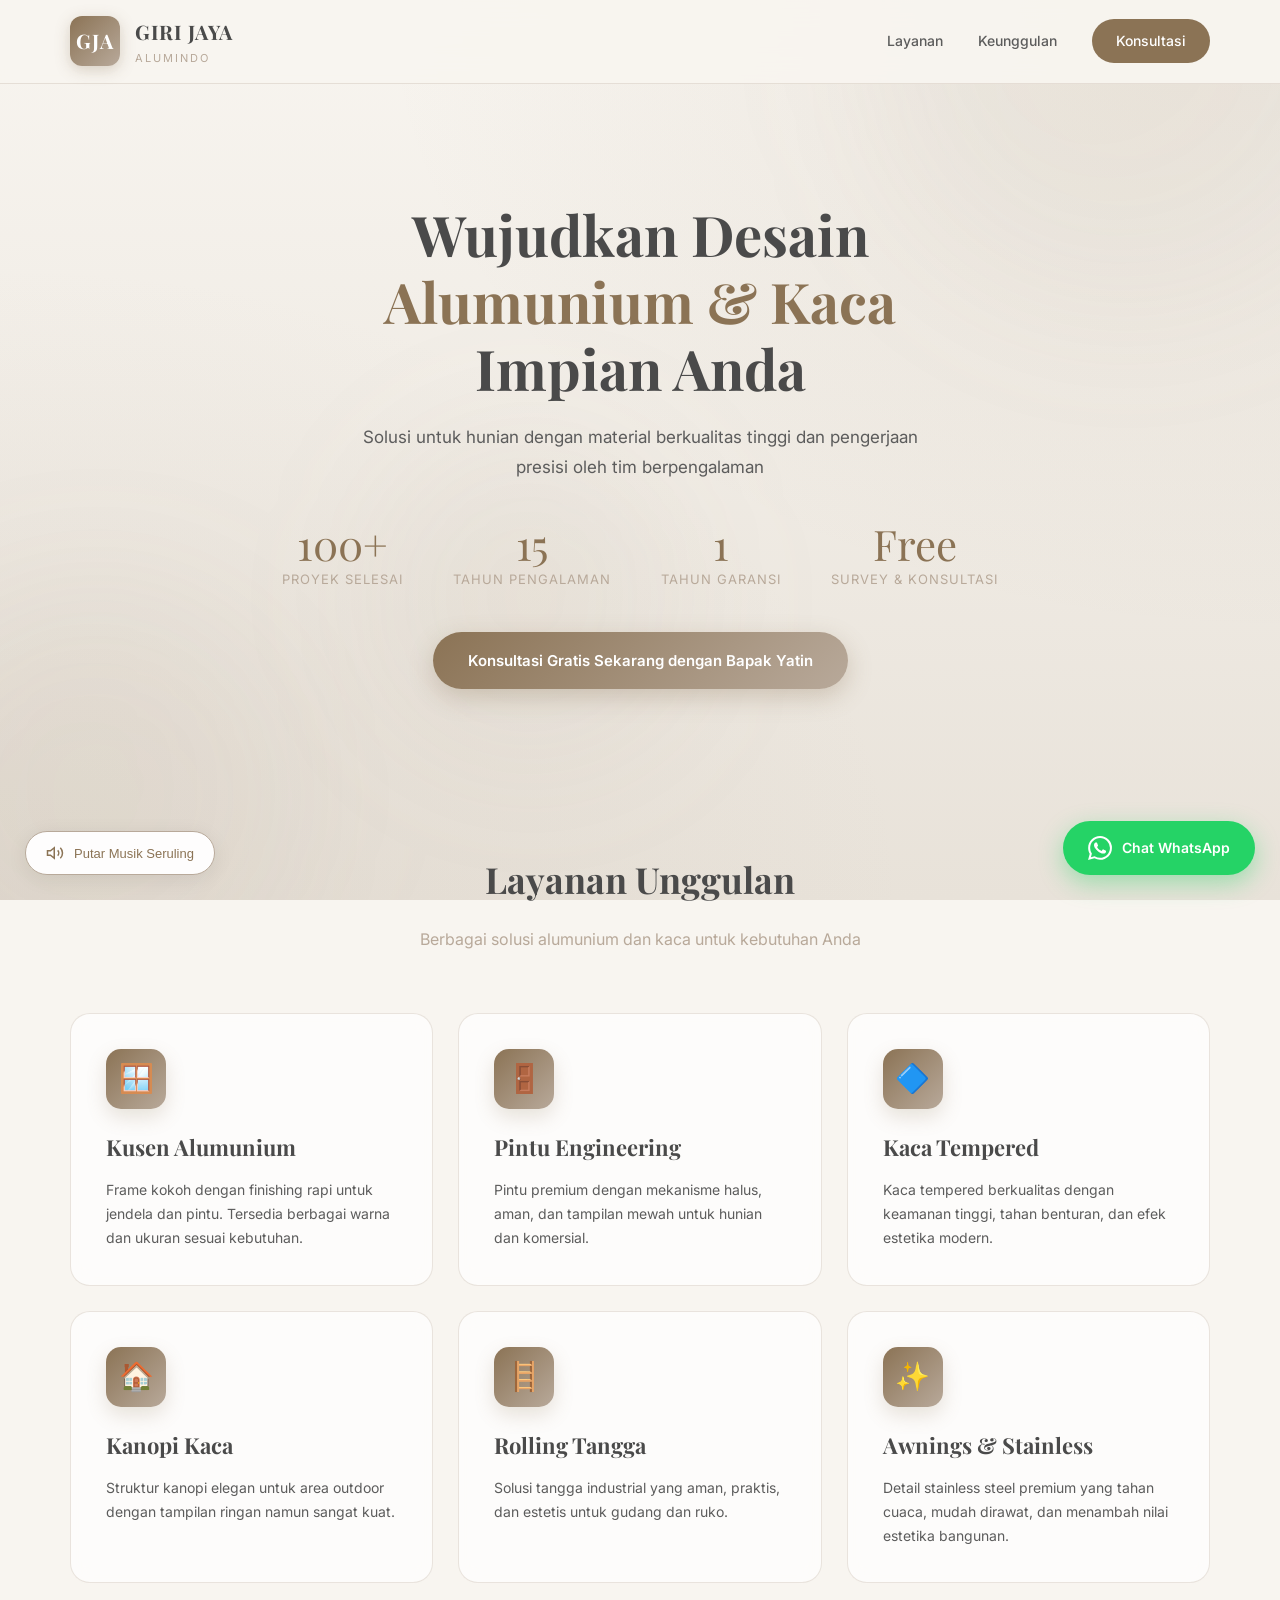
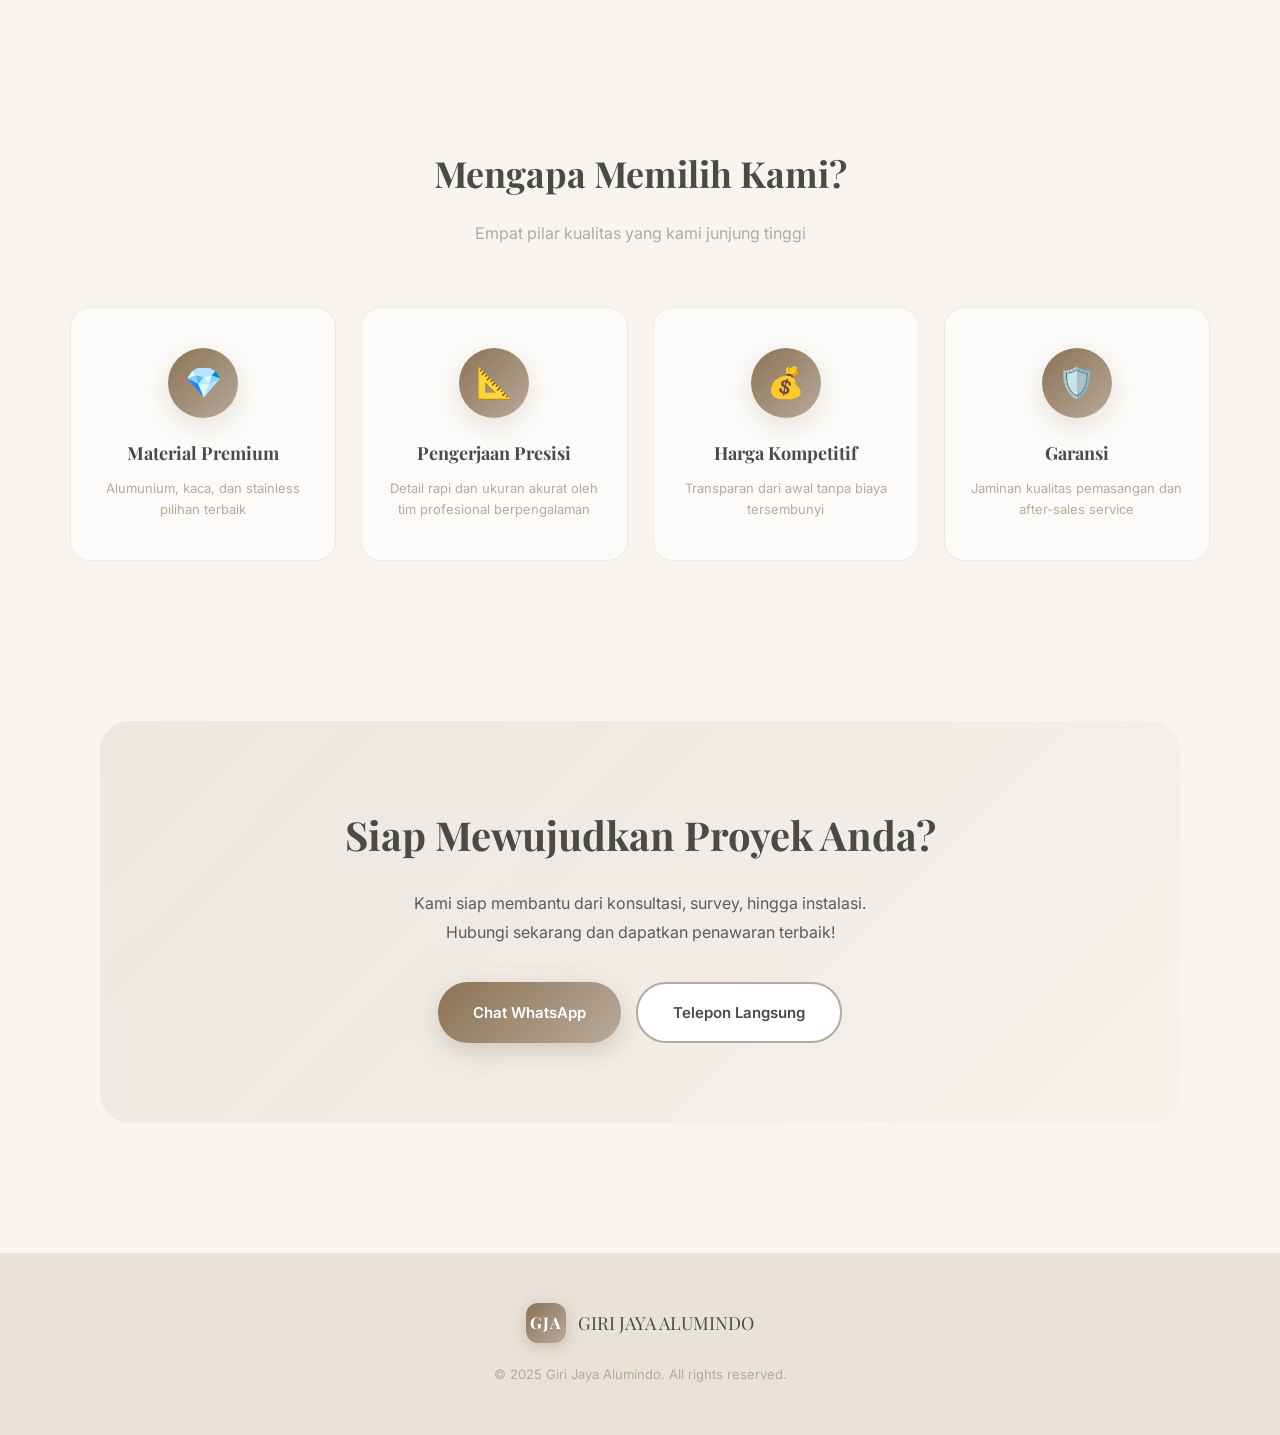
==== index.html @ 0e891758 "Update index.html" ====
<!DOCTYPE html>
<html lang="id">
<head>
    <meta charset="UTF-8">
    <meta name="viewport" content="width=device-width, initial-scale=1.0">
    <title>Giri Jaya Alumindo | Alumunium & Kaca Premium</title>
    <meta name="description" content="Solusi Alumunium & Kaca untuk hunian & berpengalaman.">
    
    <link href="https://fonts.googleapis.com/css2?family=Inter:wght@400;500;600;700&family=Playfair+Display:wght@700&display=swap" rel="stylesheet">
    
    <style>
        :root {
            /* Warna Earth Tone - Mata Friendly */
            --cream: #f8f5f0;
            --sand: #e8e2d9;
            --taupe: #b8a99a;
            --brown: #8b7355;
            --dark: #4a4a4a;
            --text: #5c5c5c;
        }

        * {
            margin: 0;
            padding: 0;
            box-sizing: border-box;
        }

        body {
            font-family: 'Inter', sans-serif;
            background: var(--cream);
            color: var(--text);
            line-height: 1.7;
            overflow-x: hidden;
        }

        /* Background Soft dengan Gradasi Earth Tone */
        body::before {
            content: '';
            position: fixed;
            top: 0; left: 0; right: 0; bottom: 0;
            background: 
                radial-gradient(ellipse at 0% 100%, rgba(184, 169, 154, 0.15) 0%, transparent 50%),
                radial-gradient(ellipse at 100% 0%, rgba(139, 115, 85, 0.1) 0%, transparent 50%),
                linear-gradient(180deg, var(--cream) 0%, var(--sand) 100%);
            z-index: -1;
        }

        /* Floating Soft Shapes */
        .bg-shapes {
            position: fixed;
            top: 0; left: 0; right: 0; bottom: 0;
            z-index: -1;
            overflow: hidden;
            pointer-events: none;
        }

        .shape {
            position: absolute;
            border-radius: 50%;
            background: linear-gradient(135deg, rgba(139, 115, 85, 0.08), rgba(184, 169, 154, 0.05));
            filter: blur(80px);
        }

        .shape-1 { width: 500px; height: 500px; top: -200px; right: -100px; }
        .shape-2 { width: 400px; height: 400px; bottom: -100px; left: -100px; }
        .shape-3 { width: 300px; height: 300px; top: 50%; left: 30%; }

        /* Audio Control */
        .audio-control {
            position: fixed;
            bottom: 25px;
            left: 25px;
            z-index: 1000;
            background: rgba(255, 255, 255, 0.95);
            border: 1px solid var(--taupe);
            border-radius: 50px;
            padding: 12px 20px;
            cursor: pointer;
            display: flex;
            align-items: center;
            gap: 10px;
            font-size: 13px;
            color: var(--brown);
            box-shadow: 0 4px 20px rgba(0,0,0,0.08);
            transition: all 0.3s ease;
            backdrop-filter: blur(10px);
        }

        .audio-control:hover {
            transform: translateY(-2px);
            box-shadow: 0 6px 25px rgba(0,0,0,0.12);
        }

        .audio-control.playing {
            background: var(--brown);
            color: white;
            border-color: var(--brown);
        }

        .audio-icon {
            width: 18px;
            height: 18px;
        }

        /* Header */
        header {
            position: fixed;
            top: 0;
            left: 0;
            right: 0;
            background: rgba(248, 245, 240, 0.95);
            backdrop-filter: blur(15px);
            border-bottom: 1px solid rgba(184, 169, 154, 0.3);
            z-index: 100;
            padding: 15px 0;
        }

        .header-inner {
            max-width: 1200px;
            margin: 0 auto;
            padding: 0 30px;
            display: flex;
            justify-content: space-between;
            align-items: center;
        }

        /* Logo GJA */
        .logo {
            display: flex;
            align-items: center;
            gap: 15px;
            text-decoration: none;
        }

        .logo-box {
            width: 50px;
            height: 50px;
            background: linear-gradient(135deg, var(--brown), var(--taupe));
            border-radius: 12px;
            display: flex;
            align-items: center;
            justify-content: center;
            color: white;
            font-family: 'Playfair Display', serif;
            font-size: 20px;
            font-weight: 700;
            letter-spacing: 1px;
            box-shadow: 0 4px 15px rgba(139, 115, 85, 0.3);
        }

        .logo-text {
            display: flex;
            flex-direction: column;
        }

        .logo-text .brand {
            font-family: 'Playfair Display', serif;
            font-size: 20px;
            font-weight: 700;
            color: var(--dark);
            letter-spacing: 0.5px;
        }

        .logo-text .tagline {
            font-size: 11px;
            color: var(--taupe);
            letter-spacing: 2px;
            text-transform: uppercase;
        }

        nav {
            display: flex;
            gap: 35px;
            align-items: center;
        }

        nav a {
            text-decoration: none;
            color: var(--text);
            font-size: 14px;
            font-weight: 500;
            transition: color 0.3s;
            position: relative;
        }

        nav a::after {
            content: '';
            position: absolute;
            bottom: -5px;
            left: 0;
            width: 0;
            height: 2px;
            background: var(--brown);
            transition: width 0.3s;
        }

        nav a:hover {
            color: var(--brown);
        }

        nav a:hover::after {
            width: 100%;
        }

        .nav-cta {
            background: var(--brown);
            color: white !important;
            padding: 10px 24px;
            border-radius: 25px;
            transition: all 0.3s !important;
        }

        .nav-cta:hover {
            background: var(--dark);
            transform: translateY(-2px);
        }

        .nav-cta::after {
            display: none;
        }

        /* Main Content */
        main {
            padding-top: 100px;
        }

        section {
            padding: 80px 30px;
            max-width: 1200px;
            margin: 0 auto;
        }

        /* Hero */
        .hero {
            text-align: center;
            padding: 100px 30px 80px;
        }

        .hero h1 {
            font-family: 'Playfair Display', serif;
            font-size: clamp(36px, 5vw, 56px);
            color: var(--dark);
            line-height: 1.2;
            margin-bottom: 20px;
        }

        .hero h1 span {
            color: var(--brown);
            display: block;
        }

        .hero-desc {
            font-size: 17px;
            color: var(--text);
            max-width: 600px;
            margin: 0 auto 40px;
            line-height: 1.8;
        }

        .hero-stats {
            display: flex;
            justify-content: center;
            gap: 50px;
            margin-bottom: 40px;
            flex-wrap: wrap;
        }

        .stat-item {
            text-align: center;
        }

        .stat-item .number {
            font-family: 'Playfair Display', serif;
            font-size: 42px;
            color: var(--brown);
            display: block;
            line-height: 1;
        }

        .stat-item .label {
            font-size: 13px;
            color: var(--taupe);
            text-transform: uppercase;
            letter-spacing: 1px;
            margin-top: 8px;
        }

        .btn-primary {
            display: inline-flex;
            align-items: center;
            gap: 10px;
            background: linear-gradient(135deg, var(--brown), var(--taupe));
            color: white;
            text-decoration: none;
            padding: 16px 35px;
            border-radius: 30px;
            font-weight: 600;
            font-size: 15px;
            transition: all 0.3s;
            box-shadow: 0 8px 25px rgba(139, 115, 85, 0.3);
        }

        .btn-primary:hover {
            transform: translateY(-3px);
            box-shadow: 0 12px 35px rgba(139, 115, 85, 0.4);
        }

        /* Section Headers */
        .section-header {
            text-align: center;
            margin-bottom: 60px;
        }

        .section-header h2 {
            font-family: 'Playfair Display', serif;
            font-size: 36px;
            color: var(--dark);
            margin-bottom: 15px;
        }

        .section-header p {
            color: var(--taupe);
            font-size: 16px;
        }

        /* Services Grid */
        .services-grid {
            display: grid;
            grid-template-columns: repeat(auto-fit, minmax(320px, 1fr));
            gap: 25px;
        }

        .service-card {
            background: rgba(255, 255, 255, 0.7);
            border: 1px solid rgba(184, 169, 154, 0.3);
            border-radius: 20px;
            padding: 35px;
            transition: all 0.4s;
            backdrop-filter: blur(10px);
        }

        .service-card:hover {
            transform: translateY(-8px);
            box-shadow: 0 20px 50px rgba(139, 115, 85, 0.15);
            border-color: var(--taupe);
        }

        .service-icon {
            width: 60px;
            height: 60px;
            background: linear-gradient(135deg, var(--brown), var(--taupe));
            border-radius: 15px;
            display: flex;
            align-items: center;
            justify-content: center;
            font-size: 28px;
            margin-bottom: 20px;
            box-shadow: 0 8px 20px rgba(139, 115, 85, 0.2);
        }

        .service-card h3 {
            font-family: 'Playfair Display', serif;
            font-size: 22px;
            color: var(--dark);
            margin-bottom: 12px;
        }

        .service-card p {
            font-size: 14px;
            color: var(--text);
            line-height: 1.7;
        }

        /* Features */
        .features-grid {
            display: grid;
            grid-template-columns: repeat(4, 1fr);
            gap: 25px;
        }

        .feature-item {
            text-align: center;
            padding: 40px 25px;
            background: rgba(255, 255, 255, 0.6);
            border-radius: 20px;
            border: 1px solid rgba(184, 169, 154, 0.2);
            transition: all 0.3s;
        }

        .feature-item:hover {
            background: rgba(255, 255, 255, 0.9);
            transform: translateY(-5px);
        }

        .feature-icon {
            width: 70px;
            height: 70px;
            margin: 0 auto 20px;
            background: linear-gradient(135deg, var(--brown), var(--taupe));
            border-radius: 50%;
            display: flex;
            align-items: center;
            justify-content: center;
            font-size: 30px;
            box-shadow: 0 8px 25px rgba(139, 115, 85, 0.2);
        }

        .feature-item h3 {
            font-family: 'Playfair Display', serif;
            font-size: 18px;
            color: var(--dark);
            margin-bottom: 10px;
        }

        .feature-item p {
            font-size: 13px;
            color: var(--taupe);
            line-height: 1.6;
        }

        /* CTA Section */
        .cta-section {
            background: linear-gradient(135deg, rgba(139, 115, 85, 0.1), rgba(184, 169, 154, 0.05));
            border-radius: 30px;
            padding: 80px 40px;
            text-align: center;
            margin: 0 30px;
        }

        .cta-section h2 {
            font-family: 'Playfair Display', serif;
            font-size: 40px;
            color: var(--dark);
            margin-bottom: 20px;
        }

        .cta-section p {
            color: var(--text);
            font-size: 16px;
            max-width: 500px;
            margin: 0 auto 35px;
            line-height: 1.8;
        }

        .btn-group {
            display: flex;
            gap: 15px;
            justify-content: center;
            flex-wrap: wrap;
        }

        .btn-secondary {
            display: inline-flex;
            align-items: center;
            gap: 10px;
            background: white;
            color: var(--dark);
            text-decoration: none;
            padding: 16px 35px;
            border-radius: 30px;
            font-weight: 600;
            font-size: 15px;
            border: 2px solid var(--taupe);
            transition: all 0.3s;
        }

        .btn-secondary:hover {
            background: var(--sand);
            border-color: var(--brown);
        }

        /* Footer */
        footer {
            background: var(--sand);
            padding: 50px 30px;
            text-align: center;
            margin-top: 50px;
        }

        .footer-logo {
            display: inline-flex;
            align-items: center;
            gap: 12px;
            margin-bottom: 20px;
            text-decoration: none;
        }

        .footer-logo .logo-box {
            width: 40px;
            height: 40px;
            font-size: 16px;
        }

        .footer-logo .brand {
            font-family: 'Playfair Display', serif;
            font-size: 18px;
            color: var(--dark);
        }

        footer p {
            font-size: 13px;
            color: var(--taupe);
        }

        /* WhatsApp Sticky */
        .wa-float {
            position: fixed;
            bottom: 25px;
            right: 25px;
            background: #25d366;
            color: white;
            text-decoration: none;
            padding: 15px 25px;
            border-radius: 50px;
            display: flex;
            align-items: center;
            gap: 10px;
            font-weight: 600;
            font-size: 14px;
            box-shadow: 0 8px 25px rgba(37, 211, 102, 0.4);
            transition: all 0.3s;
            z-index: 1000;
        }

        .wa-float:hover {
            transform: translateY(-3px);
            box-shadow: 0 12px 35px rgba(37, 211, 102, 0.5);
        }

        .wa-float svg {
            width: 24px;
            height: 24px;
            fill: currentColor;
        }

        /* Responsive */
        @media (max-width: 992px) {
            .features-grid {
                grid-template-columns: repeat(2, 1fr);
            }
        }

        @media (max-width: 768px) {
            nav { display: none; }
            .hero-stats { gap: 30px; }
            .features-grid { grid-template-columns: 1fr; }
            .cta-section { margin: 0 15px; padding: 60px 25px; }
            .cta-section h2 { font-size: 28px; }
        }

        @media (max-width: 480px) {
            .hero h1 { font-size: 28px; }
            section { padding: 60px 20px; }
            .service-card { padding: 25px; }
        }

        /* Smooth Scroll */
        html { scroll-behavior: smooth; }
    </style>
</head>
<body>
    <!-- Background Shapes -->
    <div class="bg-shapes">
        <div class="shape shape-1"></div>
        <div class="shape shape-2"></div>
        <div class="shape shape-3"></div>
    </div>

    <!-- Audio Player - Musik Seruling India Relaxing -->
    <audio id="indianFlute" loop>
        <source src="https://cdn.pixabay.com/download/audio/2022/03/15/audio_c8c8a73467.mp3?filename=indian-bansuri-11229.mp3" type="audio/mpeg">
        <!-- Backup: Indian Flute Meditation -->
    </audio>

    <button id="audioBtn" class="audio-control" onclick="toggleAudio()">
        <svg class="audio-icon" viewBox="0 0 24 24" fill="none" stroke="currentColor" stroke-width="2">
            <polygon points="11 5 6 9 2 9 2 15 6 15 11 19 11 5"></polygon>
            <path d="M19.07 4.93a10 10 0 0 1 0 14.14M15.54 8.46a5 5 0 0 1 0 7.07"></path>
        </svg>
        <span id="audioLabel">Putar Musik Seruling</span>
    </button>

    <!-- Header -->
    <header>
        <div class="header-inner">
            <a href="#" class="logo">
                <div class="logo-box">GJA</div>
                <div class="logo-text">
                    <span class="brand">GIRI JAYA</span>
                    <span class="tagline">ALUMINDO</span>
                </div>
            </a>
            <nav>
                <a href="#layanan">Layanan</a>
                <a href="#keunggulan">Keunggulan</a>
                <a href="#kontak" class="nav-cta">Konsultasi</a>
            </nav>
        </div>
    </header>

    <main>
        <!-- Hero Section -->
        <section class="hero">
            <h1>Wujudkan Desain <span>Alumunium & Kaca</span> Impian Anda</h1>
            <p class="hero-desc">Solusi untuk hunian dengan material berkualitas tinggi dan pengerjaan presisi oleh tim berpengalaman </p>
            
            <div class="hero-stats">
                <div class="stat-item">
                    <span class="number">100+</span>
                    <span class="label">Proyek Selesai</span>
                </div>
                <div class="stat-item">
                    <span class="number">15</span>
                    <span class="label">Tahun Pengalaman</span>
                </div>
                <div class="stat-item">
                    <span class="number">1</span>
                    <span class="label">Tahun Garansi</span>
                </div>
                <div class="stat-item">
                    <span class="number">Free</span>
                    <span class="label">Survey & Konsultasi</span>
                </div>
            </div>

            <a href="https://wa.me/6281225345030" class="btn-primary" target="_blank">
                Konsultasi Gratis Sekarang dengan Bapak Yatin
            </a>
        </section>

        <!-- Layanan -->
        <section id="layanan">
            <div class="section-header">
                <h2>Layanan Unggulan</h2>
                <p>Berbagai solusi alumunium dan kaca untuk kebutuhan Anda</p>
            </div>
            <div class="services-grid">
                <div class="service-card">
                    <div class="service-icon">🪟</div>
                    <h3>Kusen Alumunium</h3>
                    <p>Frame kokoh dengan finishing rapi untuk jendela dan pintu. Tersedia berbagai warna dan ukuran sesuai kebutuhan.</p>
                </div>
                <div class="service-card">
                    <div class="service-icon">🚪</div>
                    <h3>Pintu Engineering</h3>
                    <p>Pintu premium dengan mekanisme halus, aman, dan tampilan mewah untuk hunian dan komersial.</p>
                </div>
                <div class="service-card">
                    <div class="service-icon">🔷</div>
                    <h3>Kaca Tempered</h3>
                    <p>Kaca tempered berkualitas dengan keamanan tinggi, tahan benturan, dan efek estetika modern.</p>
                </div>
                <div class="service-card">
                    <div class="service-icon">🏠</div>
                    <h3>Kanopi Kaca</h3>
                    <p>Struktur kanopi elegan untuk area outdoor dengan tampilan ringan namun sangat kuat.</p>
                </div>
                <div class="service-card">
                    <div class="service-icon">🪜</div>
                    <h3>Rolling Tangga</h3>
                    <p>Solusi tangga industrial yang aman, praktis, dan estetis untuk gudang dan ruko.</p>
                </div>
                <div class="service-card">
                    <div class="service-icon">✨</div>
                    <h3>Awnings & Stainless</h3>
                    <p>Detail stainless steel premium yang tahan cuaca, mudah dirawat, dan menambah nilai estetika bangunan.</p>
                </div>
            </div>
        </section>

        <!-- Keunggulan -->
        <section id="keunggulan">
            <div class="section-header">
                <h2>Mengapa Memilih Kami?</h2>
                <p>Empat pilar kualitas yang kami junjung tinggi</p>
            </div>
            <div class="features-grid">
                <div class="feature-item">
                    <div class="feature-icon">💎</div>
                    <h3>Material Premium</h3>
                    <p>Alumunium, kaca, dan stainless pilihan terbaik </p>
                </div>
                <div class="feature-item">
                    <div class="feature-icon">📐</div>
                    <h3>Pengerjaan Presisi</h3>
                    <p>Detail rapi dan ukuran akurat oleh tim profesional berpengalaman</p>
                </div>
                <div class="feature-item">
                    <div class="feature-icon">💰</div>
                    <h3>Harga Kompetitif</h3>
                    <p>Transparan dari awal tanpa biaya tersembunyi</p>
                </div>
                <div class="feature-item">
                    <div class="feature-icon">🛡️</div>
                    <h3>Garansi</h3>
                    <p>Jaminan kualitas pemasangan dan after-sales service</p>
                </div>
            </div>
        </section>

        <!-- CTA -->
        <section id="kontak">
            <div class="cta-section">
                <h2>Siap Mewujudkan Proyek Anda?</h2>
                <p>Kami siap membantu dari konsultasi, survey, hingga instalasi. Hubungi sekarang dan dapatkan penawaran terbaik!</p>
                <div class="btn-group">
                    <a href="https://wa.me/6281225345030" class="btn-primary" target="_blank">
                        Chat WhatsApp
                    </a>
                    <a href="https://wa.me/6287805461022" class="btn-secondary" target="_blank">
                        Telepon Langsung
                    </a>
                </div>
            </div>
        </section>
    </main>

    <!-- Footer -->
    <footer>
        <a href="#" class="footer-logo">
            <div class="logo-box">GJA</div>
            <span class="brand">GIRI JAYA ALUMINDO</span>
        </a>
        <p>&copy; 2025 Giri Jaya Alumindo. All rights reserved.</p>
    </footer>

    <!-- WhatsApp Floating -->
    <a href="https://wa.me/6281225345030" class="wa-float" target="_blank">
        <svg viewBox="0 0 24 24"><path d="M17.472 14.382c-.297-.149-1.758-.867-2.03-.967-.273-.099-.471-.148-.67.15-.197.297-.767.966-.94 1.164-.173.199-.347.223-.644.075-.297-.15-1.255-.463-2.39-1.475-.883-.788-1.48-1.761-1.653-2.059-.173-.297-.018-.458.13-.606.134-.133.298-.347.446-.52.149-.174.198-.298.298-.497.099-.198.05-.371-.025-.52-.075-.149-.669-1.612-.916-2.207-.242-.579-.487-.5-.669-.51-.173-.008-.371-.01-.57-.01-.198 0-.52.074-.792.372-.272.297-1.04 1.016-1.04 2.479 0 1.462 1.065 2.875 1.213 3.074.149.198 2.096 3.2 5.077 4.487.709.306 1.262.489 1.694.625.712.227 1.36.195 1.871.118.571-.085 1.758-.719 2.006-1.413.248-.694.248-1.289.173-1.413-.074-.124-.272-.198-.57-.347m-5.421 7.403h-.004a9.87 9.87 0 01-5.031-1.378l-.361-.214-3.741.982.998-3.648-.235-.374a9.86 9.86 0 01-1.51-5.26c.001-5.45 4.436-9.884 9.888-9.884 2.64 0 5.122 1.03 6.988 2.898a9.825 9.825 0 012.893 6.994c-.003 5.45-4.437 9.884-9.885 9.884m8.413-18.297A11.815 11.815 0 0012.05 0C5.495 0 .16 5.335.157 11.892c0 2.096.547 4.142 1.588 5.945L.057 24l6.305-1.654a11.882 11.882 0 005.683 1.448h.005c6.554 0 11.89-5.335 11.893-11.893a11.821 11.821 0 00-3.48-8.413Z"/></svg>
        Chat WhatsApp
    </a>

    <script>
        // Audio Player - Musik Seruling India
        const audio = document.getElementById('indianFlute');
        const audioBtn = document.getElementById('audioBtn');
        const audioLabel = document.getElementById('audioLabel');
        let isPlaying = false;

        function toggleAudio() {
            if (isPlaying) {
                audio.pause();
                audioBtn.classList.remove('playing');
                audioLabel.textContent = 'Putar Musik Seruling';
            } else {
                audio.play().catch(e => console.log('Audio play failed:', e));
                audioBtn.classList.add('playing');
                audioLabel.textContent = 'Jeda Musik';
            }
            isPlaying = !isPlaying;
        }

        // Autoplay setelah interaksi pertama
        let audioInitialized = false;
        document.addEventListener('click', function initAudio() {
            if (!audioInitialized) {
                audio.play().then(() => {
                    isPlaying = true;
                    audioBtn.classList.add('playing');
                    audioLabel.textContent = 'Jeda Musik';
                }).catch(e => console.log('Autoplay prevented:', e));
                audioInitialized = true;
            }
        }, { once: true });

        // Smooth scroll untuk anchor links
        document.querySelectorAll('a[href^="#"]').forEach(anchor => {
            anchor.addEventListener('click', function(e) {
                e.preventDefault();
                const target = document.querySelector(this.getAttribute('href'));
                if (target) {
                    target.scrollIntoView({ behavior: 'smooth', block: 'start' });
                }
            });
        });
    </script>
</body>
</html>
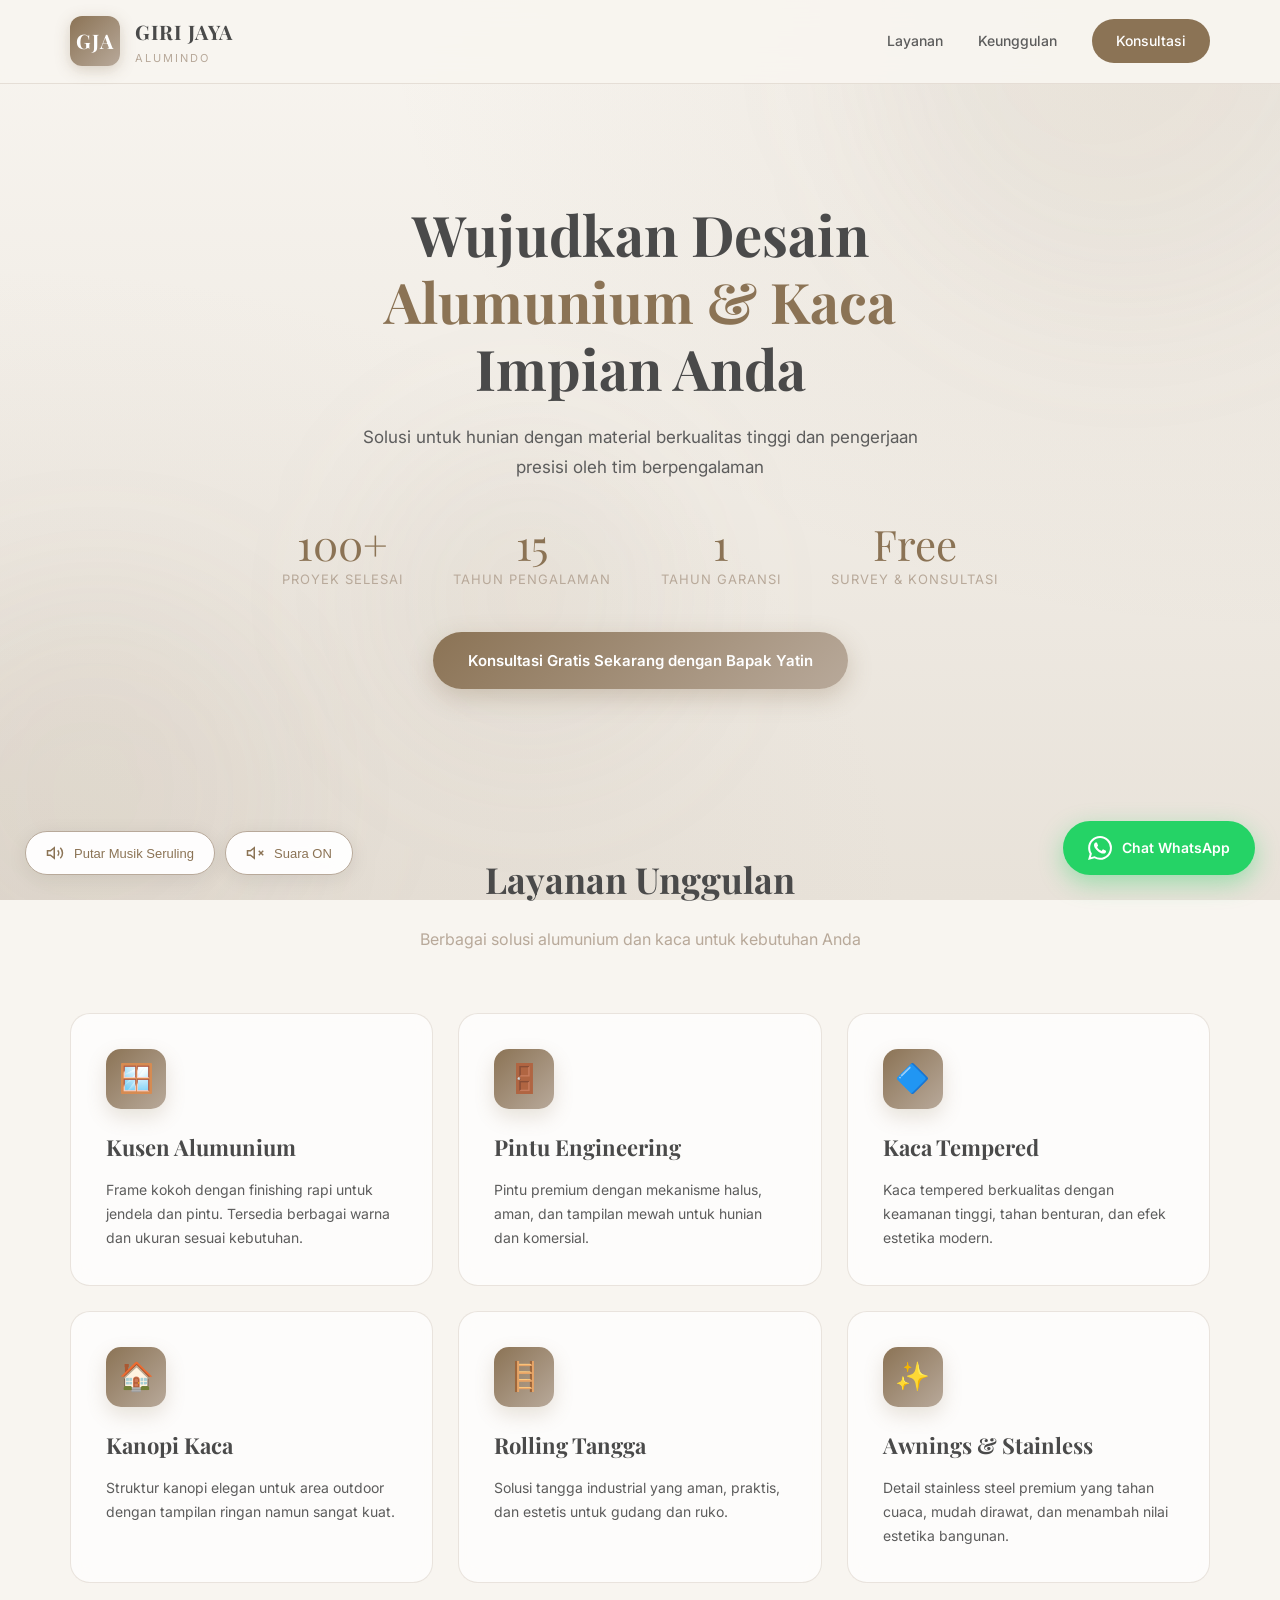
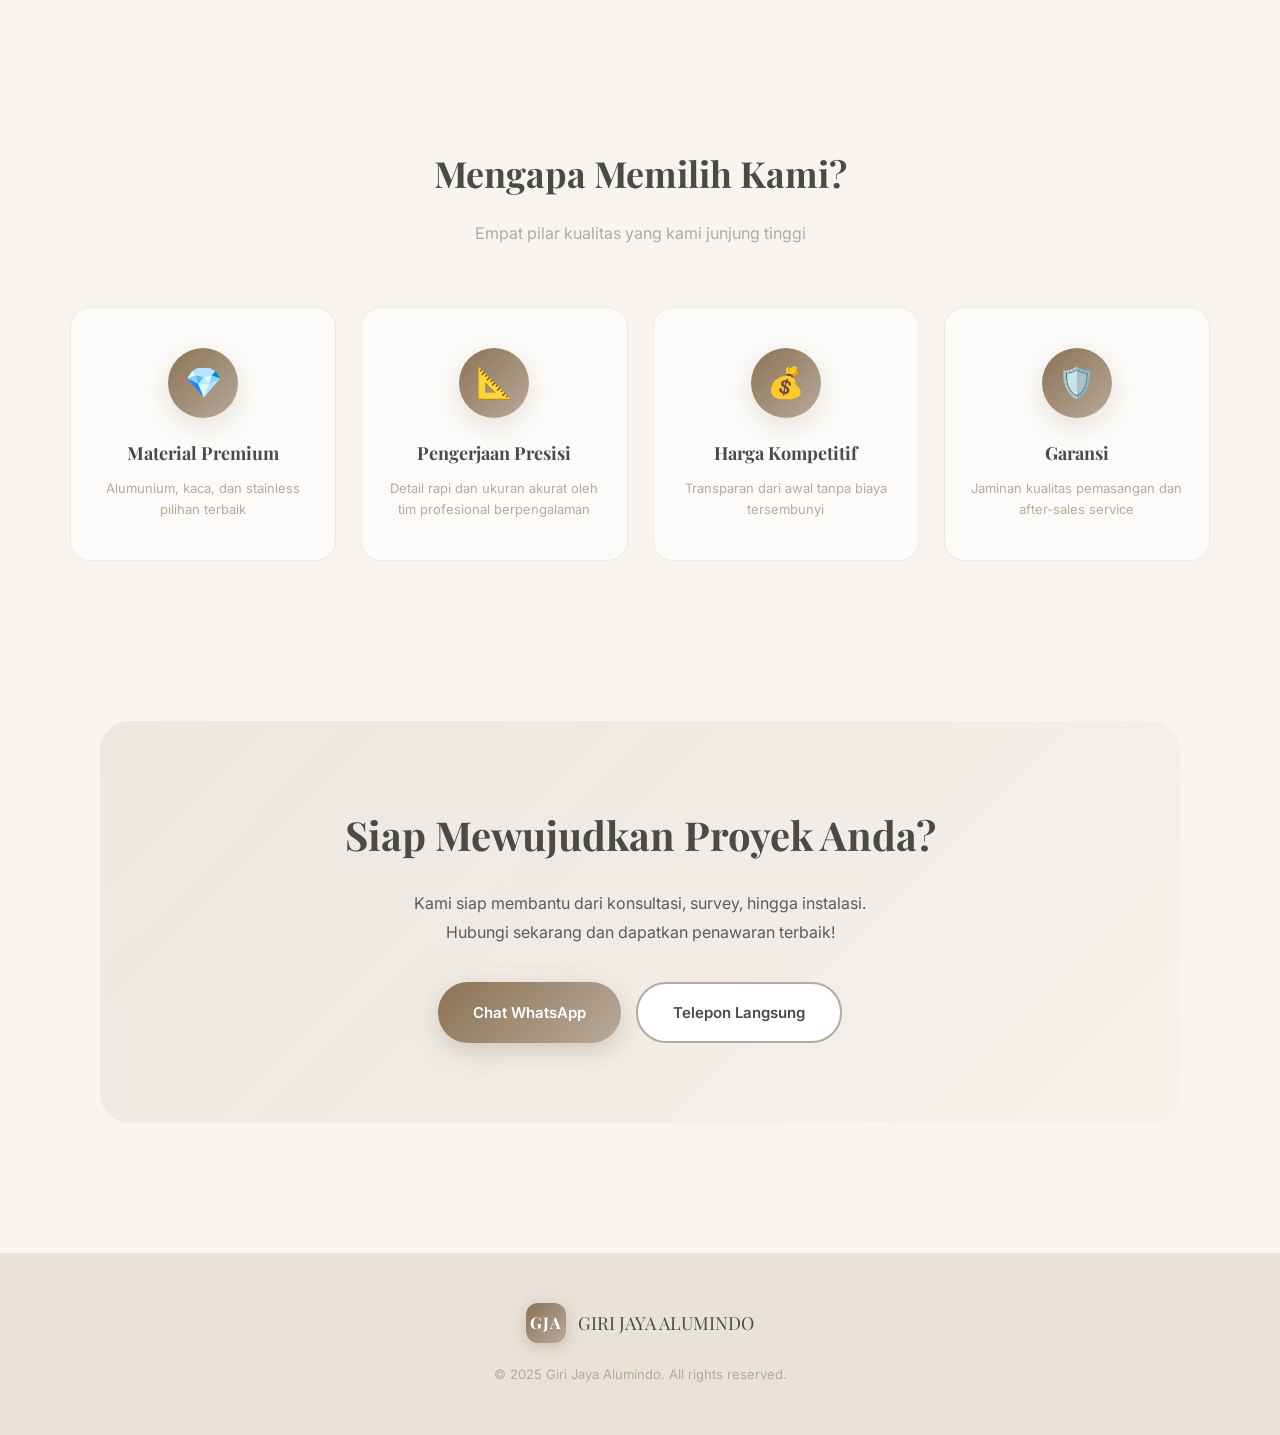
==== commit 06e5b81a: "Add files via upload" ====
--- a/index.html
+++ b/index.html
@@ -66,11 +66,17 @@
         .shape-3 { width: 300px; height: 300px; top: 50%; left: 30%; }
 
         /* Audio Control */
-        .audio-control {
+        .audio-controls {
             position: fixed;
             bottom: 25px;
             left: 25px;
             z-index: 1000;
+            display: flex;
+            gap: 10px;
+            flex-wrap: wrap;
+        }
+
+        .audio-control {
             background: rgba(255, 255, 255, 0.95);
             border: 1px solid var(--taupe);
             border-radius: 50px;
@@ -84,6 +90,8 @@
             box-shadow: 0 4px 20px rgba(0,0,0,0.08);
             transition: all 0.3s ease;
             backdrop-filter: blur(10px);
+            user-select: none;
+            white-space: nowrap;
         }
 
         .audio-control:hover {
@@ -95,6 +103,12 @@
             background: var(--brown);
             color: white;
             border-color: var(--brown);
+        }
+
+        .audio-control.muted {
+            background: rgba(184, 169, 154, 0.35);
+            border-color: rgba(184, 169, 154, 0.6);
+            color: var(--dark);
         }
 
         .audio-icon {
@@ -567,18 +581,35 @@
     </div>
 
     <!-- Audio Player - Musik Seruling India Relaxing -->
-    <audio id="indianFlute" loop>
+    <!-- Catatan: file MP3 Anda cukup besar, jadi preload dibuat ringan agar tidak terasa "tidak ada suara" karena sedang memuat -->
+    <audio id="indianFlute" loop preload="metadata">
+        <!-- Utama: letakkan file mp3 di folder yang sama dengan file HTML -->
+        <source src="./relaxsasi.mp3" type="audio/mpeg">
+        <!-- Cadangan: jika Anda pakai folder assets -->
+        <source src="assets/relaxsasi.mp3" type="audio/mpeg">
+        <!-- Cadangan online -->
         <source src="https://cdn.pixabay.com/download/audio/2022/03/15/audio_c8c8a73467.mp3?filename=indian-bansuri-11229.mp3" type="audio/mpeg">
-        <!-- Backup: Indian Flute Meditation -->
+        Browser Anda tidak mendukung pemutar audio.
     </audio>
 
-    <button id="audioBtn" class="audio-control" onclick="toggleAudio()">
-        <svg class="audio-icon" viewBox="0 0 24 24" fill="none" stroke="currentColor" stroke-width="2">
-            <polygon points="11 5 6 9 2 9 2 15 6 15 11 19 11 5"></polygon>
-            <path d="M19.07 4.93a10 10 0 0 1 0 14.14M15.54 8.46a5 5 0 0 1 0 7.07"></path>
-        </svg>
-        <span id="audioLabel">Putar Musik Seruling</span>
-    </button>
+    <div class="audio-controls" aria-label="Kontrol musik latar">
+        <button id="audioPlayBtn" class="audio-control" type="button">
+            <svg class="audio-icon" viewBox="0 0 24 24" fill="none" stroke="currentColor" stroke-width="2" aria-hidden="true">
+                <polygon points="11 5 6 9 2 9 2 15 6 15 11 19 11 5"></polygon>
+                <path d="M19.07 4.93a10 10 0 0 1 0 14.14M15.54 8.46a5 5 0 0 1 0 7.07"></path>
+            </svg>
+            <span id="audioPlayLabel">Putar Musik Seruling</span>
+        </button>
+
+        <button id="audioMuteBtn" class="audio-control" type="button" aria-pressed="false">
+            <svg class="audio-icon" viewBox="0 0 24 24" fill="none" stroke="currentColor" stroke-width="2" aria-hidden="true">
+                <polygon points="11 5 6 9 2 9 2 15 6 15 11 19 11 5"></polygon>
+                <line x1="23" y1="9" x2="17" y2="15"></line>
+                <line x1="17" y1="9" x2="23" y2="15"></line>
+            </svg>
+            <span id="audioMuteLabel">Suara ON</span>
+        </button>
+    </div>
 
     <!-- Header -->
     <header>
@@ -733,44 +764,83 @@
     <script>
         // Audio Player - Musik Seruling India
         const audio = document.getElementById('indianFlute');
-        const audioBtn = document.getElementById('audioBtn');
-        const audioLabel = document.getElementById('audioLabel');
-        let isPlaying = false;
-
-        function toggleAudio() {
-            if (isPlaying) {
+        const playBtn = document.getElementById('audioPlayBtn');
+        const playLabel = document.getElementById('audioPlayLabel');
+        const muteBtn = document.getElementById('audioMuteBtn');
+        const muteLabel = document.getElementById('audioMuteLabel');
+
+        function updatePlayUI() {
+            const playing = !audio.paused;
+            playBtn.classList.toggle('playing', playing);
+            playLabel.textContent = playing ? 'Jeda Musik' : 'Putar Musik Seruling';
+        }
+
+        function updateMuteUI() {
+            const muted = audio.muted || audio.volume === 0;
+            muteBtn.classList.toggle('muted', muted);
+            muteBtn.setAttribute('aria-pressed', muted ? 'true' : 'false');
+            muteLabel.textContent = muted ? 'Suara OFF' : 'Suara ON';
+        }
+
+        function setPlayStatus(text) {
+            if (text) playLabel.textContent = text;
+        }
+
+        async function togglePlay() {
+            if (!audio.paused) {
                 audio.pause();
-                audioBtn.classList.remove('playing');
-                audioLabel.textContent = 'Putar Musik Seruling';
-            } else {
-                audio.play().catch(e => console.log('Audio play failed:', e));
-                audioBtn.classList.add('playing');
-                audioLabel.textContent = 'Jeda Musik';
+                return;
             }
-            isPlaying = !isPlaying;
-        }
-
-        // Autoplay setelah interaksi pertama
-        let audioInitialized = false;
-        document.addEventListener('click', function initAudio() {
-            if (!audioInitialized) {
-                audio.play().then(() => {
-                    isPlaying = true;
-                    audioBtn.classList.add('playing');
-                    audioLabel.textContent = 'Jeda Musik';
-                }).catch(e => console.log('Autoplay prevented:', e));
-                audioInitialized = true;
+
+            try {
+                setPlayStatus('Memuat musik...');
+                audio.load(); // paksa browser memilih source & mulai memuat
+                await audio.play(); // harus dipicu oleh klik user agar tidak diblokir browser
+            } catch (e) {
+                console.log('Audio play failed:', e);
+                setPlayStatus('Gagal memutar (cek file mp3)');
             }
-        }, { once: true });
+        }
+
+        function toggleMute() {
+            audio.muted = !audio.muted;
+            updateMuteUI();
+        }
+
+        document.addEventListener('DOMContentLoaded', () => {
+            // Set volume ke level wajar
+            audio.volume = 0.5;
+            updatePlayUI();
+            updateMuteUI();
+
+            // Penting: jangan pasang handler dobel (sebelumnya ada onclick + addEventListener)
+            playBtn.addEventListener('click', togglePlay);
+            muteBtn.addEventListener('click', toggleMute);
+
+            audio.addEventListener('play', updatePlayUI);
+            audio.addEventListener('pause', updatePlayUI);
+            audio.addEventListener('volumechange', updateMuteUI);
+
+            // Status loading/error supaya jelas kalau file besar sedang memuat
+            audio.addEventListener('waiting', () => setPlayStatus('Memuat musik...'));
+            audio.addEventListener('canplay', () => updatePlayUI());
+            audio.addEventListener('playing', () => updatePlayUI());
+            audio.addEventListener('error', () => {
+                console.log('Audio error:', audio.error);
+                setPlayStatus('Audio tidak ditemukan / tidak bisa diputar');
+            });
+        });
 
         // Smooth scroll untuk anchor links
-        document.querySelectorAll('a[href^="#"]').forEach(anchor => {
-            anchor.addEventListener('click', function(e) {
-                e.preventDefault();
-                const target = document.querySelector(this.getAttribute('href'));
-                if (target) {
-                    target.scrollIntoView({ behavior: 'smooth', block: 'start' });
-                }
+        document.addEventListener('DOMContentLoaded', () => {
+            document.querySelectorAll('a[href^="#"]').forEach(anchor => {
+                anchor.addEventListener('click', function(e) {
+                    e.preventDefault();
+                    const target = document.querySelector(this.getAttribute('href'));
+                    if (target) {
+                        target.scrollIntoView({ behavior: 'smooth', block: 'start' });
+                    }
+                });
             });
         });
     </script>
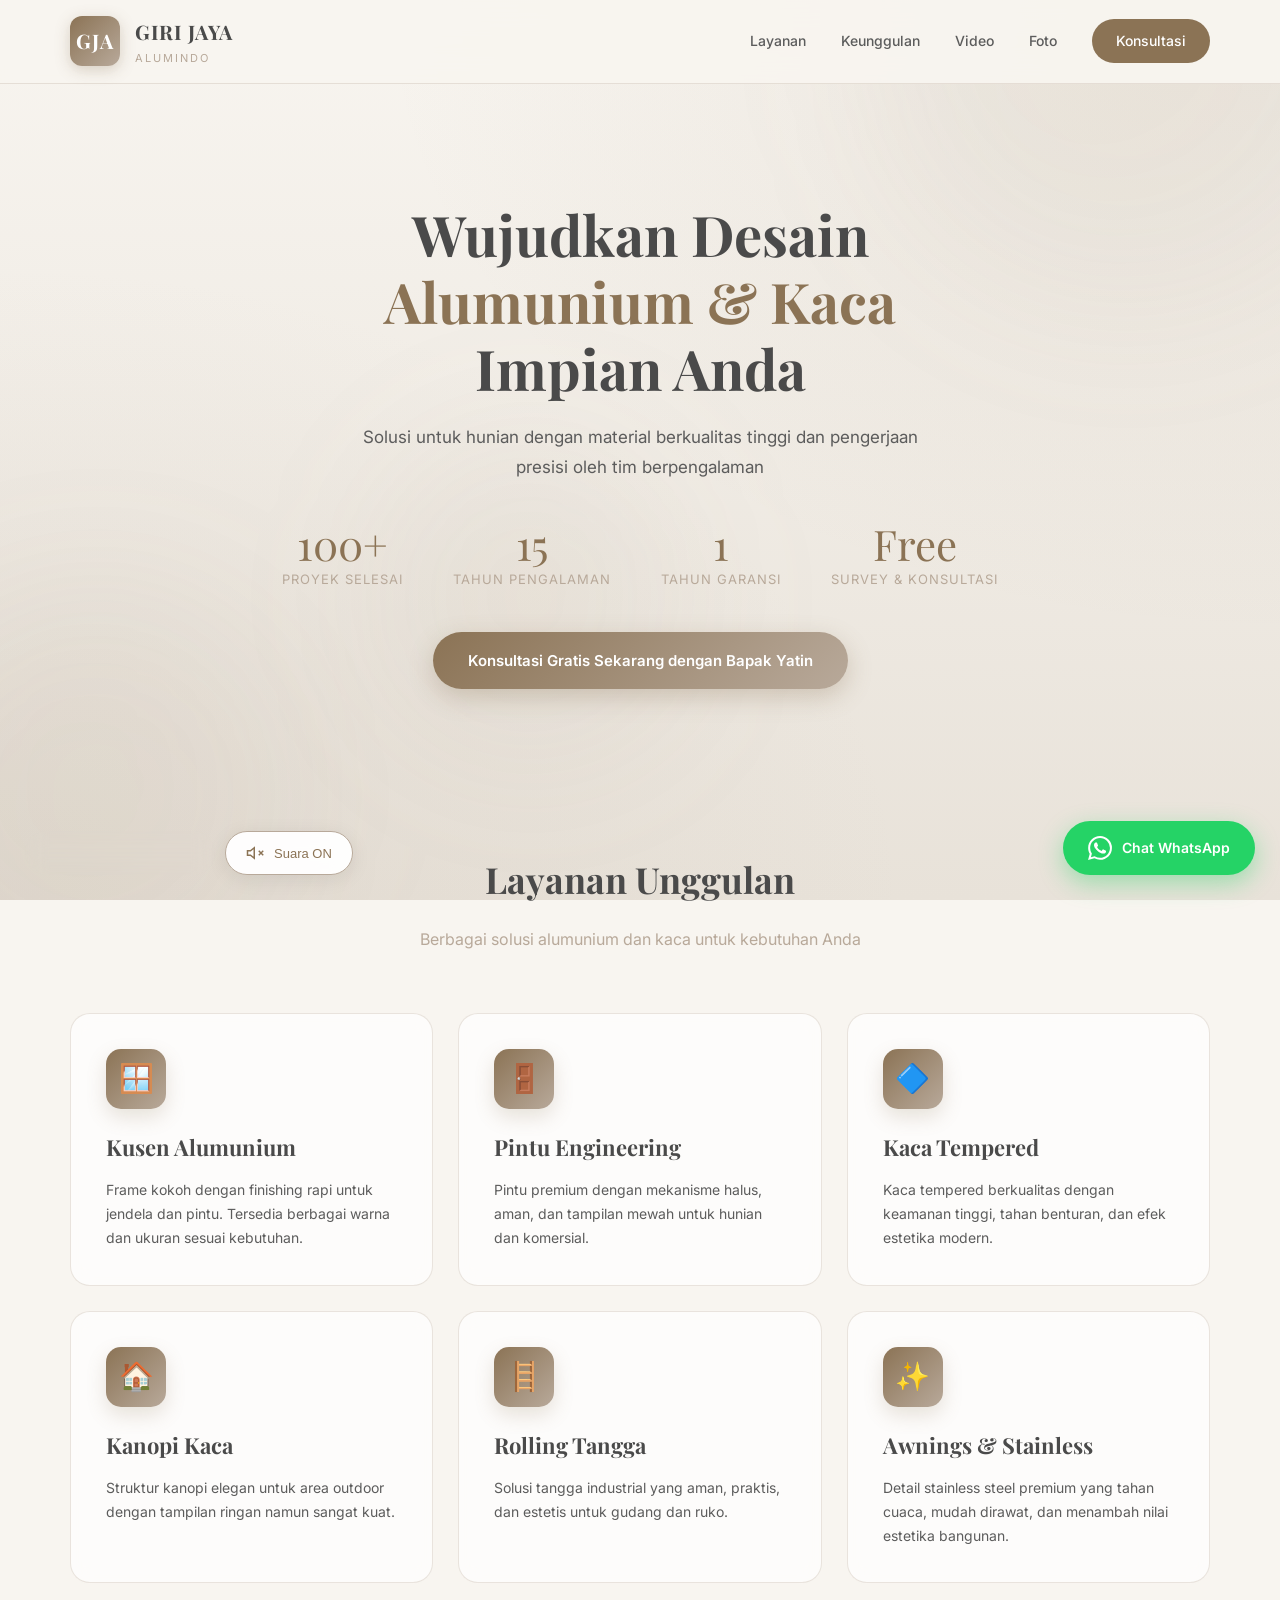
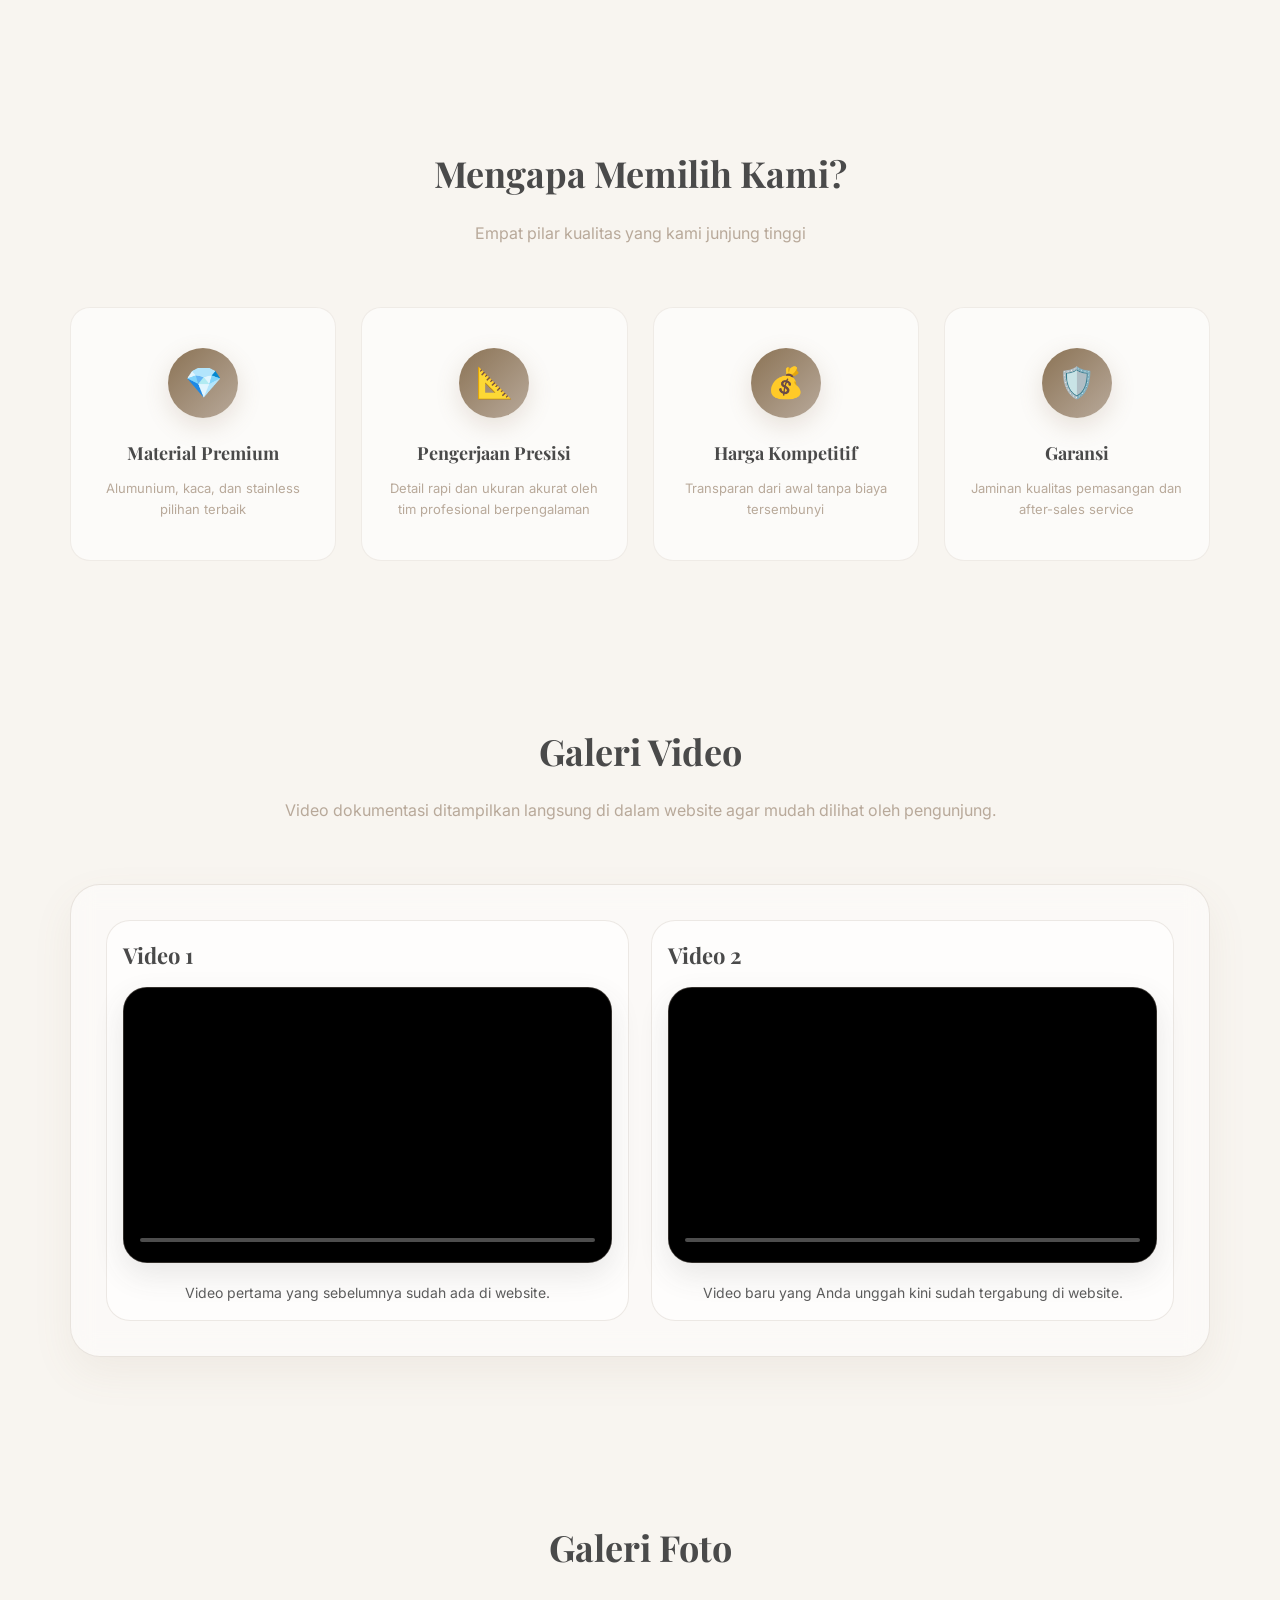
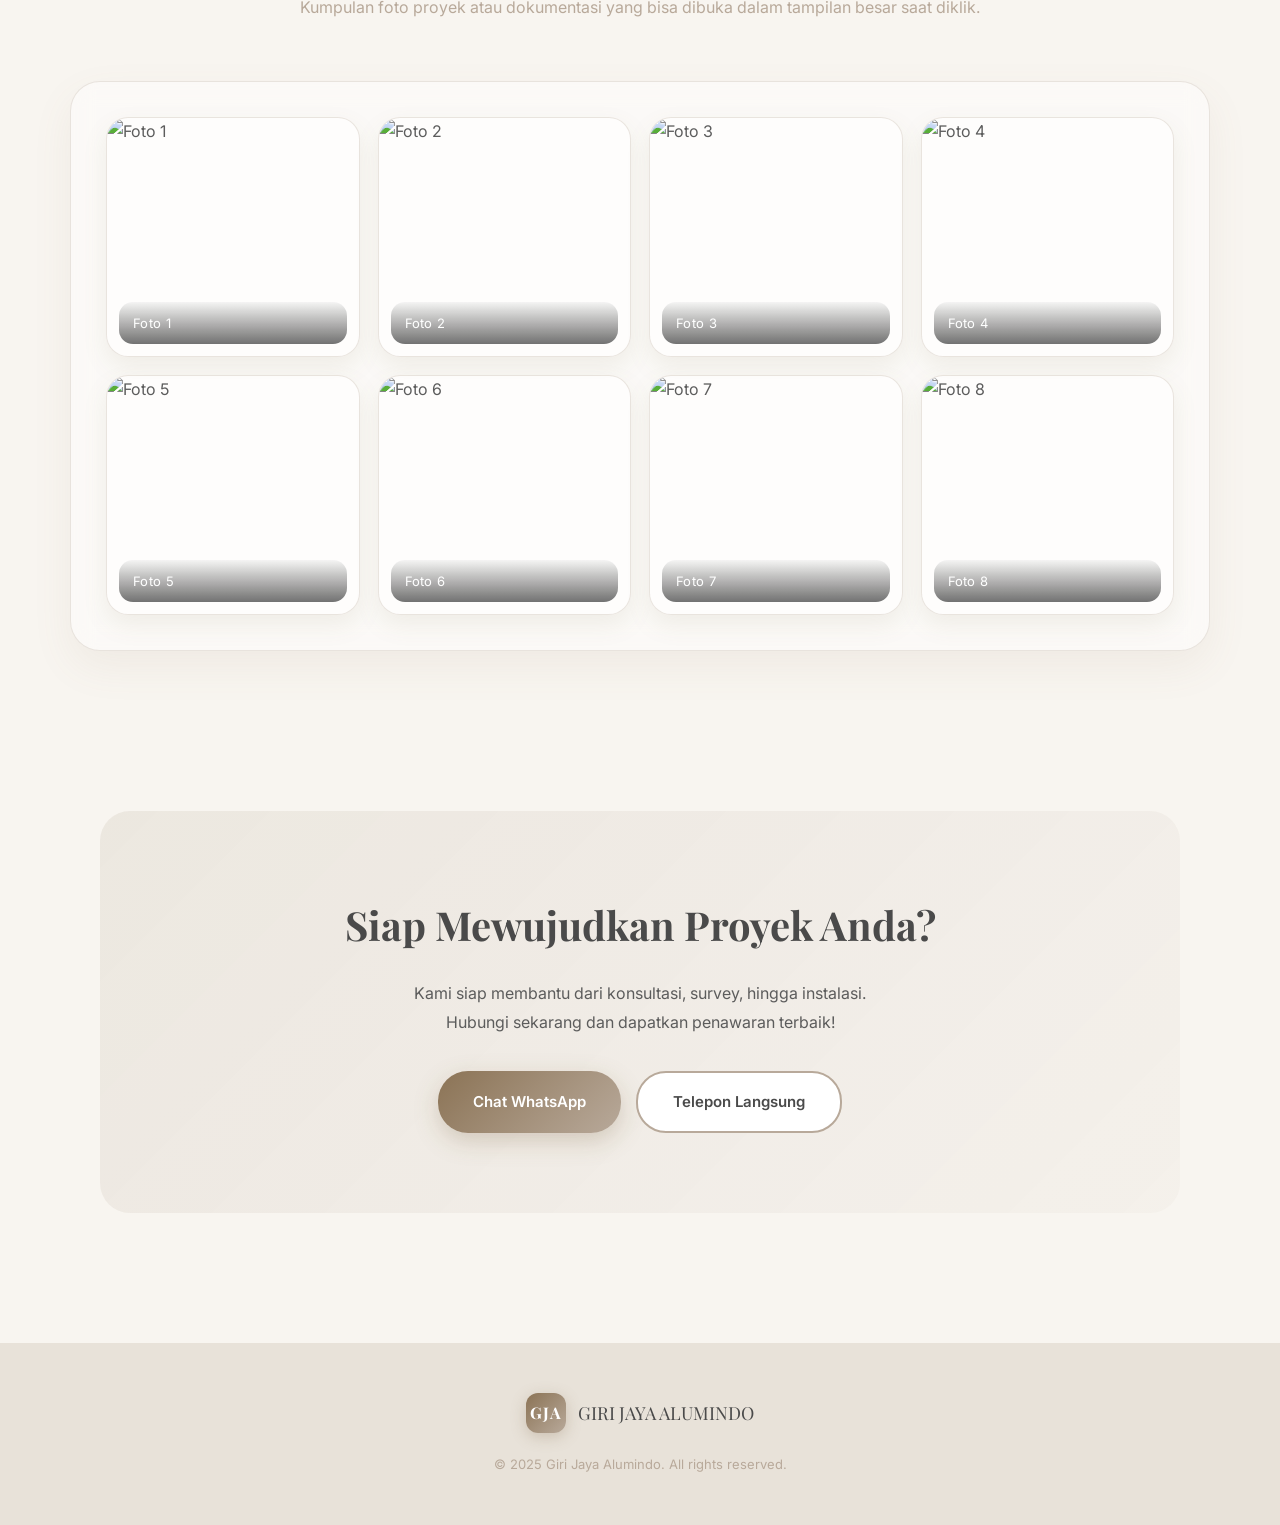
==== commit 236ed230: "Add files via upload" ====
--- a/index.html
+++ b/index.html
@@ -432,6 +432,152 @@
             line-height: 1.6;
         }
 
+        /* Galeri Video dan Foto */
+        .media-section {
+            background: rgba(255, 255, 255, 0.45);
+            border: 1px solid rgba(184, 169, 154, 0.28);
+            border-radius: 30px;
+            padding: 35px;
+            backdrop-filter: blur(12px);
+            box-shadow: 0 16px 40px rgba(139, 115, 85, 0.08);
+        }
+
+        .video-shell {
+            overflow: hidden;
+            border-radius: 24px;
+            border: 1px solid rgba(184, 169, 154, 0.28);
+            background: #000;
+            box-shadow: 0 12px 30px rgba(74, 74, 74, 0.12);
+        }
+
+        .video-grid {
+            display: grid;
+            grid-template-columns: repeat(2, 1fr);
+            gap: 22px;
+        }
+
+        .video-card-item {
+            background: rgba(255, 255, 255, 0.62);
+            border: 1px solid rgba(184, 169, 154, 0.25);
+            border-radius: 24px;
+            padding: 16px;
+        }
+
+        .video-shell video {
+            width: 100%;
+            aspect-ratio: 16 / 9;
+            object-fit: cover;
+            display: block;
+            background: #000;
+        }
+
+        .media-caption {
+            margin-top: 18px;
+            color: var(--text);
+            font-size: 14px;
+            text-align: center;
+        }
+
+        .video-title {
+            font-family: 'Playfair Display', serif;
+            color: var(--dark);
+            font-size: 22px;
+            margin-bottom: 12px;
+        }
+
+        .gallery-grid {
+            display: grid;
+            grid-template-columns: repeat(4, 1fr);
+            gap: 18px;
+        }
+
+        .gallery-item {
+            position: relative;
+            overflow: hidden;
+            border-radius: 22px;
+            cursor: pointer;
+            border: 1px solid rgba(184, 169, 154, 0.3);
+            background: rgba(255, 255, 255, 0.65);
+            min-height: 240px;
+            box-shadow: 0 10px 24px rgba(139, 115, 85, 0.1);
+        }
+
+        .gallery-item img {
+            width: 100%;
+            height: 100%;
+            object-fit: cover;
+            display: block;
+            transition: transform 0.35s ease;
+        }
+
+        .gallery-item:hover img {
+            transform: scale(1.06);
+        }
+
+        .gallery-item::after {
+            content: attr(data-title);
+            position: absolute;
+            left: 12px;
+            right: 12px;
+            bottom: 12px;
+            background: linear-gradient(180deg, rgba(74, 74, 74, 0.05), rgba(74, 74, 74, 0.78));
+            color: #fff;
+            padding: 10px 14px;
+            border-radius: 14px;
+            font-size: 13px;
+            letter-spacing: 0.3px;
+        }
+
+        .modal {
+            position: fixed;
+            inset: 0;
+            background: rgba(74, 74, 74, 0.82);
+            display: none;
+            align-items: center;
+            justify-content: center;
+            z-index: 2000;
+            padding: 20px;
+        }
+
+        .modal.show {
+            display: flex;
+        }
+
+        .modal-inner {
+            width: min(920px, 100%);
+            position: relative;
+        }
+
+        .modal-image {
+            width: 100%;
+            max-height: 82vh;
+            object-fit: contain;
+            background: rgba(248, 245, 240, 0.95);
+            border-radius: 22px;
+            border: 1px solid rgba(184, 169, 154, 0.35);
+        }
+
+        .modal-close {
+            position: absolute;
+            top: 14px;
+            right: 14px;
+            width: 42px;
+            height: 42px;
+            border-radius: 50%;
+            border: none;
+            background: rgba(74, 74, 74, 0.75);
+            color: #fff;
+            font-size: 24px;
+            cursor: pointer;
+        }
+
+        .modal-text {
+            text-align: center;
+            color: #fff;
+            margin-top: 14px;
+            font-size: 14px;
+        }
+
         /* CTA Section */
         .cta-section {
             background: linear-gradient(135deg, rgba(139, 115, 85, 0.1), rgba(184, 169, 154, 0.05));
@@ -552,6 +698,14 @@
             .features-grid {
                 grid-template-columns: repeat(2, 1fr);
             }
+
+            .gallery-grid {
+                grid-template-columns: repeat(2, 1fr);
+            }
+
+            .video-grid {
+                grid-template-columns: 1fr;
+            }
         }
 
         @media (max-width: 768px) {
@@ -560,12 +714,15 @@
             .features-grid { grid-template-columns: 1fr; }
             .cta-section { margin: 0 15px; padding: 60px 25px; }
             .cta-section h2 { font-size: 28px; }
+            .media-section { padding: 22px; }
         }
 
         @media (max-width: 480px) {
             .hero h1 { font-size: 28px; }
             section { padding: 60px 20px; }
             .service-card { padding: 25px; }
+            .gallery-grid { grid-template-columns: 1fr; }
+            .gallery-item { min-height: 220px; }
         }
 
         /* Smooth Scroll */
@@ -624,6 +781,8 @@
             <nav>
                 <a href="#layanan">Layanan</a>
                 <a href="#keunggulan">Keunggulan</a>
+                <a href="#video-galeri">Video</a>
+                <a href="#foto-galeri">Foto</a>
                 <a href="#kontak" class="nav-cta">Konsultasi</a>
             </nav>
         </div>
@@ -725,6 +884,73 @@
                     <div class="feature-icon">🛡️</div>
                     <h3>Garansi</h3>
                     <p>Jaminan kualitas pemasangan dan after-sales service</p>
+                </div>
+            </div>
+        </section>
+
+        <section id="video-galeri">
+            <div class="section-header">
+                <h2>Galeri Video</h2>
+                <p>Video dokumentasi ditampilkan langsung di dalam website agar mudah dilihat oleh pengunjung.</p>
+            </div>
+            <div class="media-section">
+                <div class="video-grid">
+                    <div class="video-card-item">
+                        <h3 class="video-title">Video 1</h3>
+                        <div class="video-shell">
+                            <video controls preload="metadata" poster="assets/images/foto-saya-4.png">
+                                <source src="assets/videos/foto-saya.mp4" type="video/mp4">
+                                Browser Anda tidak mendukung pemutar video HTML5.
+                            </video>
+                        </div>
+                        <p class="media-caption">Video pertama yang sebelumnya sudah ada di website.</p>
+                    </div>
+
+                    <div class="video-card-item">
+                        <h3 class="video-title">Video 2</h3>
+                        <div class="video-shell">
+                            <video controls preload="metadata" poster="assets/images/foto-saya-5.png">
+                                <source src="assets/videos/video-saya.mp4" type="video/mp4">
+                                Browser Anda tidak mendukung pemutar video HTML5.
+                            </video>
+                        </div>
+                        <p class="media-caption">Video baru yang Anda unggah kini sudah tergabung di website.</p>
+                    </div>
+                </div>
+            </div>
+        </section>
+
+        <section id="foto-galeri">
+            <div class="section-header">
+                <h2>Galeri Foto</h2>
+                <p>Kumpulan foto proyek atau dokumentasi yang bisa dibuka dalam tampilan besar saat diklik.</p>
+            </div>
+            <div class="media-section">
+                <div class="gallery-grid">
+                    <figure class="gallery-item" data-title="Foto 1" data-full="assets/images/foto-saya-1.png">
+                        <img src="assets/images/foto-saya-1.png" alt="Foto 1">
+                    </figure>
+                    <figure class="gallery-item" data-title="Foto 2" data-full="assets/images/foto-saya-2.png">
+                        <img src="assets/images/foto-saya-2.png" alt="Foto 2">
+                    </figure>
+                    <figure class="gallery-item" data-title="Foto 3" data-full="assets/images/foto-saya-3.png">
+                        <img src="assets/images/foto-saya-3.png" alt="Foto 3">
+                    </figure>
+                    <figure class="gallery-item" data-title="Foto 4" data-full="assets/images/foto-saya-4.png">
+                        <img src="assets/images/foto-saya-4.png" alt="Foto 4">
+                    </figure>
+                    <figure class="gallery-item" data-title="Foto 5" data-full="assets/images/foto-saya-5.png">
+                        <img src="assets/images/foto-saya-5.png" alt="Foto 5">
+                    </figure>
+                    <figure class="gallery-item" data-title="Foto 6" data-full="assets/images/foto-saya-6.png">
+                        <img src="assets/images/foto-saya-6.png" alt="Foto 6">
+                    </figure>
+                    <figure class="gallery-item" data-title="Foto 7" data-full="assets/images/foto-saya-7.png">
+                        <img src="assets/images/foto-saya-7.png" alt="Foto 7">
+                    </figure>
+                    <figure class="gallery-item" data-title="Foto 8" data-full="assets/images/foto-saya-8.png">
+                        <img src="assets/images/foto-saya-8.png" alt="Foto 8">
+                    </figure>
                 </div>
             </div>
         </section>
@@ -755,6 +981,14 @@
         <p>&copy; 2025 Giri Jaya Alumindo. All rights reserved.</p>
     </footer>
 
+    <div class="modal" id="imageModal" aria-hidden="true">
+        <div class="modal-inner">
+            <button class="modal-close" id="closeModal" type="button" aria-label="Tutup">×</button>
+            <img class="modal-image" id="modalImage" src="" alt="">
+            <div class="modal-text" id="modalText"></div>
+        </div>
+    </div>
+
     <!-- WhatsApp Floating -->
     <a href="https://wa.me/6281225345030" class="wa-float" target="_blank">
         <svg viewBox="0 0 24 24"><path d="M17.472 14.382c-.297-.149-1.758-.867-2.03-.967-.273-.099-.471-.148-.67.15-.197.297-.767.966-.94 1.164-.173.199-.347.223-.644.075-.297-.15-1.255-.463-2.39-1.475-.883-.788-1.48-1.761-1.653-2.059-.173-.297-.018-.458.13-.606.134-.133.298-.347.446-.52.149-.174.198-.298.298-.497.099-.198.05-.371-.025-.52-.075-.149-.669-1.612-.916-2.207-.242-.579-.487-.5-.669-.51-.173-.008-.371-.01-.57-.01-.198 0-.52.074-.792.372-.272.297-1.04 1.016-1.04 2.479 0 1.462 1.065 2.875 1.213 3.074.149.198 2.096 3.2 5.077 4.487.709.306 1.262.489 1.694.625.712.227 1.36.195 1.871.118.571-.085 1.758-.719 2.006-1.413.248-.694.248-1.289.173-1.413-.074-.124-.272-.198-.57-.347m-5.421 7.403h-.004a9.87 9.87 0 01-5.031-1.378l-.361-.214-3.741.982.998-3.648-.235-.374a9.86 9.86 0 01-1.51-5.26c.001-5.45 4.436-9.884 9.888-9.884 2.64 0 5.122 1.03 6.988 2.898a9.825 9.825 0 012.893 6.994c-.003 5.45-4.437 9.884-9.885 9.884m8.413-18.297A11.815 11.815 0 0012.05 0C5.495 0 .16 5.335.157 11.892c0 2.096.547 4.142 1.588 5.945L.057 24l6.305-1.654a11.882 11.882 0 005.683 1.448h.005c6.554 0 11.89-5.335 11.893-11.893a11.821 11.821 0 00-3.48-8.413Z"/></svg>
@@ -768,6 +1002,11 @@
         const playLabel = document.getElementById('audioPlayLabel');
         const muteBtn = document.getElementById('audioMuteBtn');
         const muteLabel = document.getElementById('audioMuteLabel');
+        const modal = document.getElementById('imageModal');
+        const modalImage = document.getElementById('modalImage');
+        const modalText = document.getElementById('modalText');
+        const closeModal = document.getElementById('closeModal');
+        const galleryItems = document.querySelectorAll('.gallery-item');
 
         function updatePlayUI() {
             const playing = !audio.paused;
@@ -829,6 +1068,42 @@
                 console.log('Audio error:', audio.error);
                 setPlayStatus('Audio tidak ditemukan / tidak bisa diputar');
             });
+        });
+
+        function openModal(src, title, altText) {
+            modalImage.src = src;
+            modalImage.alt = altText;
+            modalText.textContent = title;
+            modal.classList.add('show');
+            modal.setAttribute('aria-hidden', 'false');
+            document.body.style.overflow = 'hidden';
+        }
+
+        function hideModal() {
+            modal.classList.remove('show');
+            modal.setAttribute('aria-hidden', 'true');
+            modalImage.src = '';
+            document.body.style.overflow = '';
+        }
+
+        galleryItems.forEach((item) => {
+            item.addEventListener('click', () => {
+                const image = item.querySelector('img');
+                openModal(item.dataset.full, item.dataset.title, image.alt);
+            });
+        });
+
+        closeModal.addEventListener('click', hideModal);
+        modal.addEventListener('click', (e) => {
+            if (e.target === modal) {
+                hideModal();
+            }
+        });
+
+        document.addEventListener('keydown', (e) => {
+            if (e.key === 'Escape' && modal.classList.contains('show')) {
+                hideModal();
+            }
         });
 
         // Smooth scroll untuk anchor links
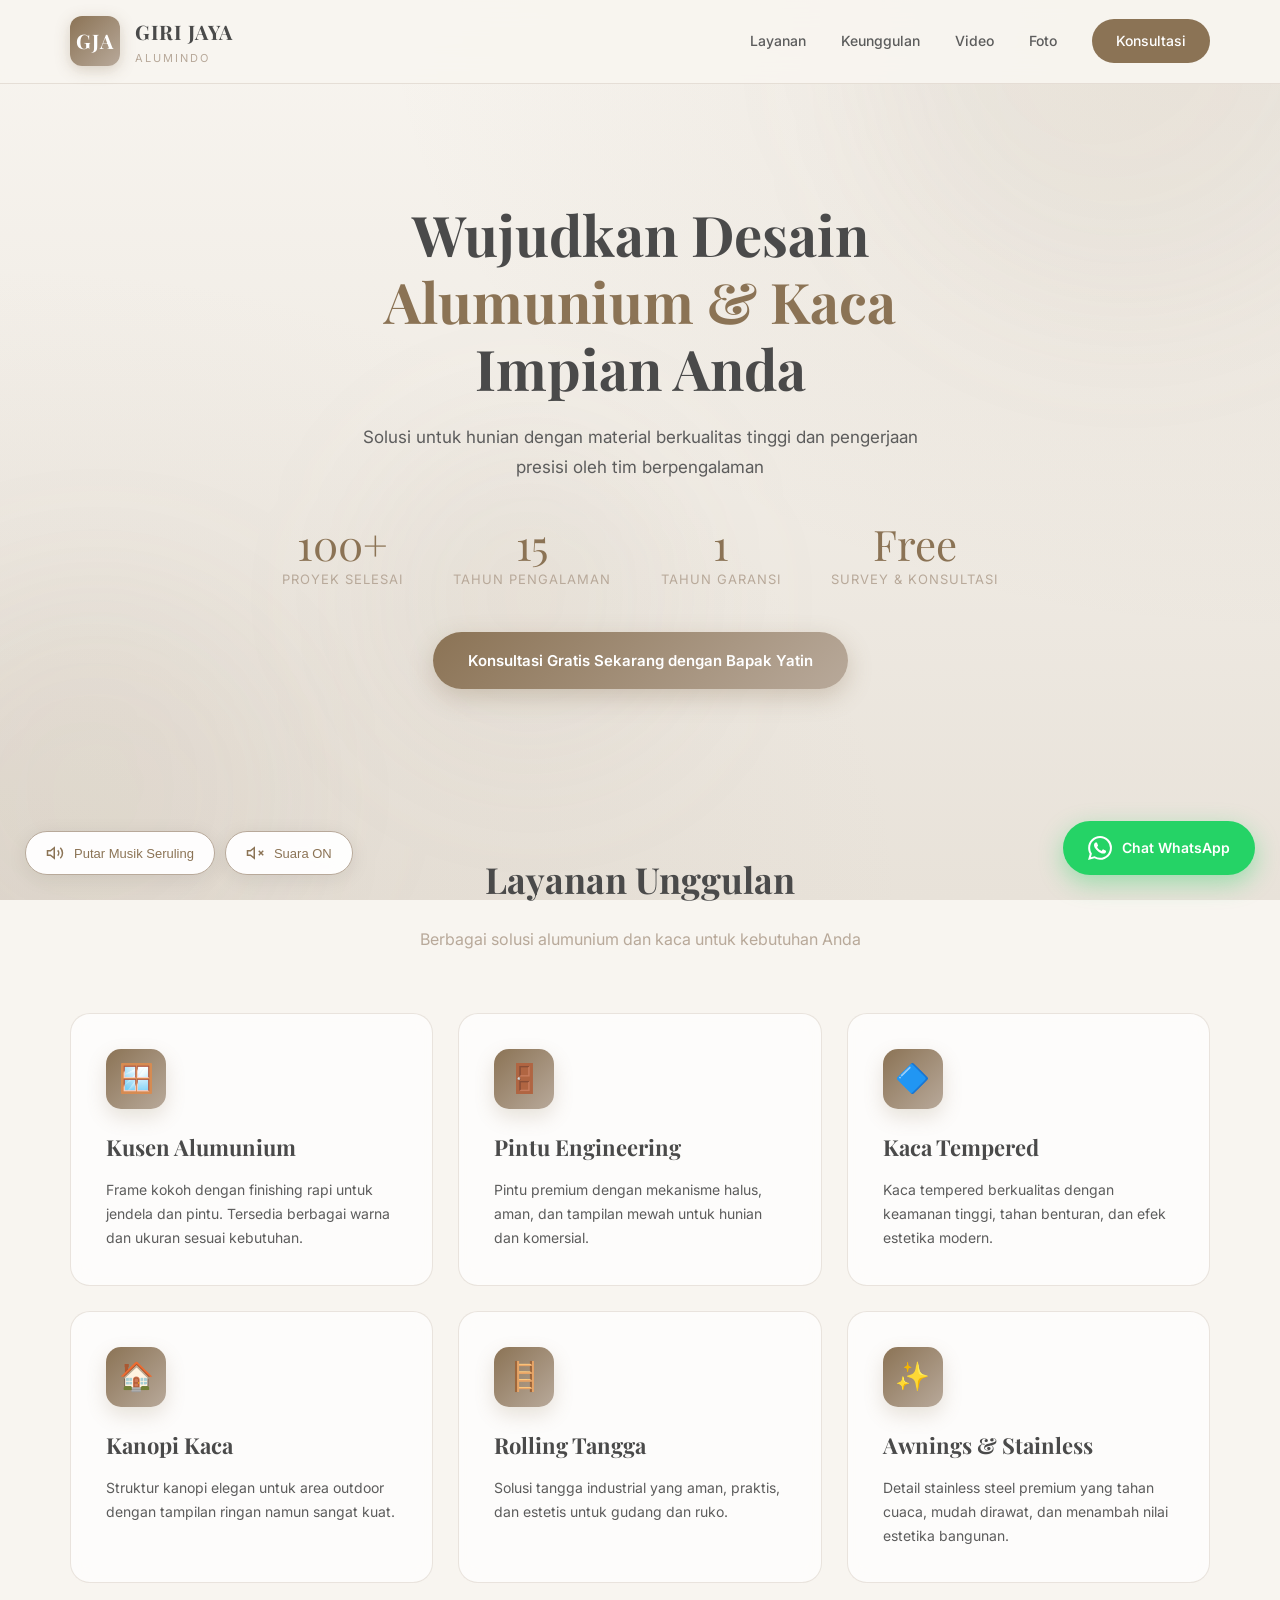
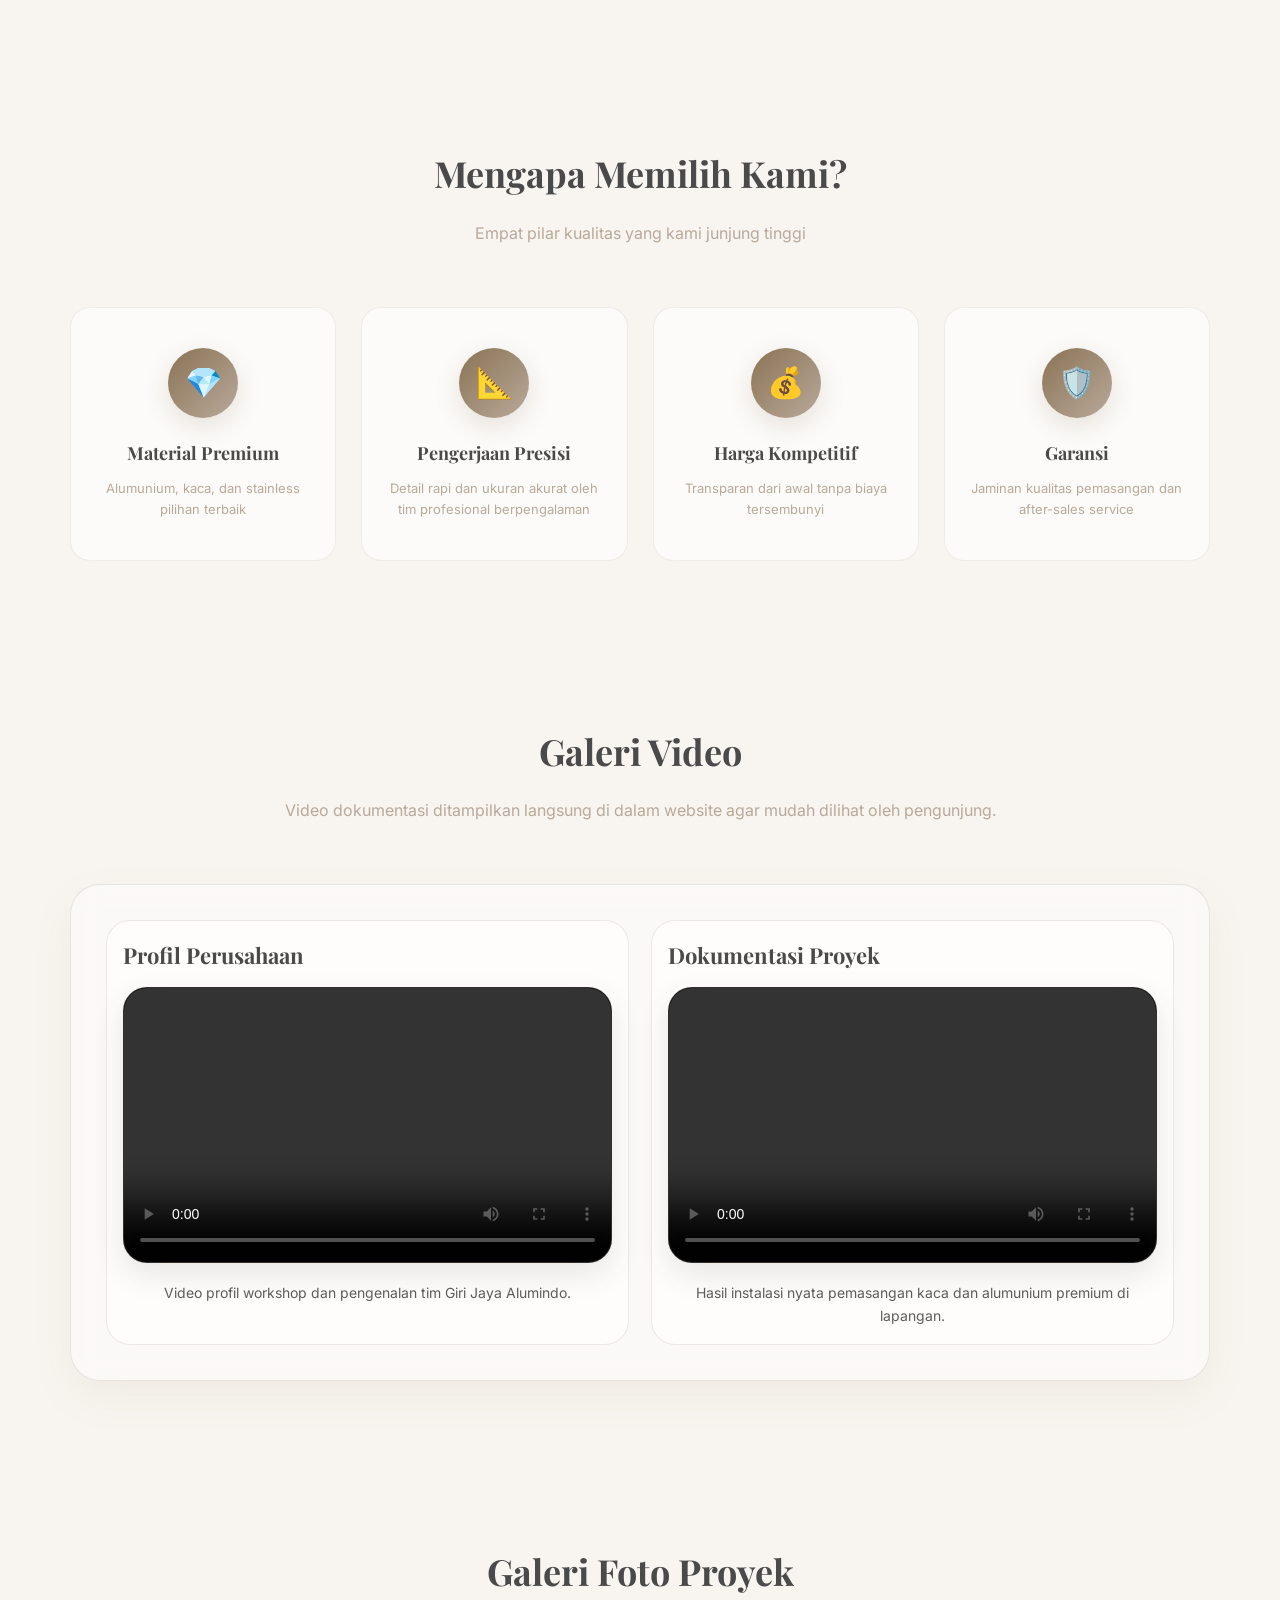
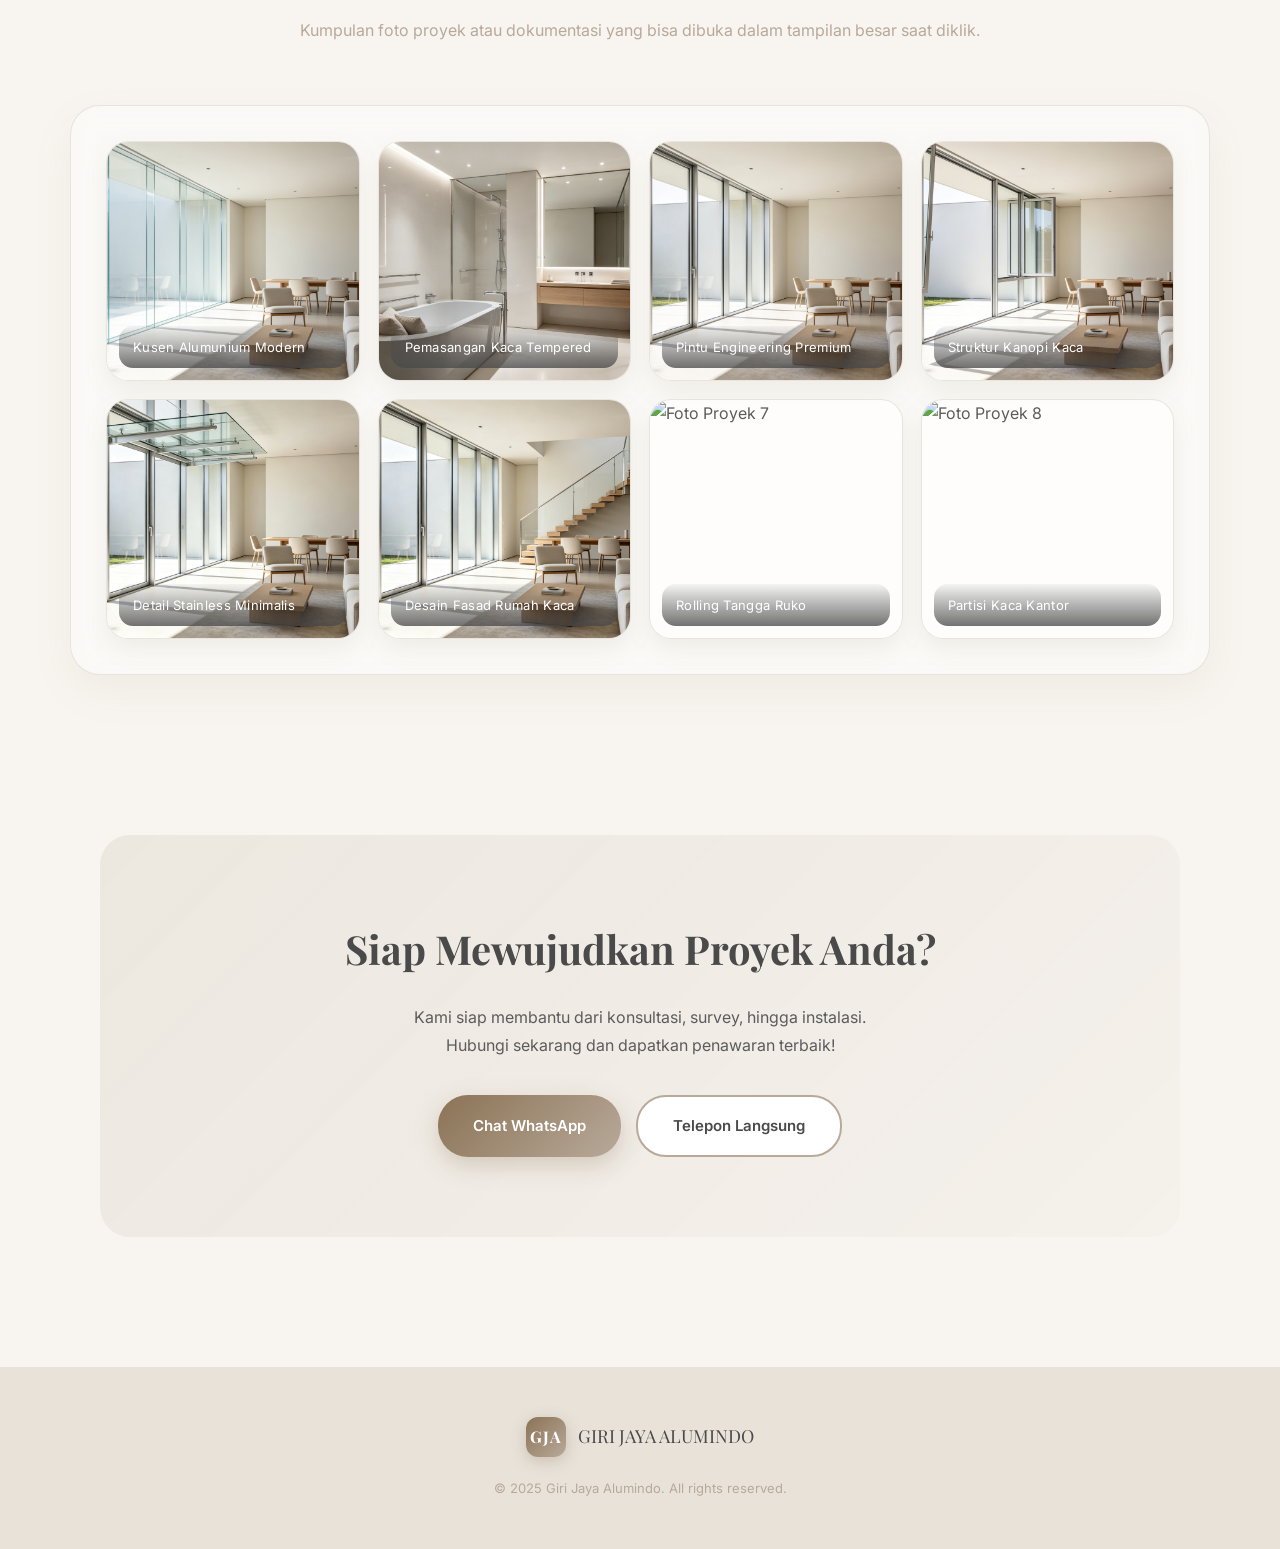
==== commit fb37057c: "Add files via upload" ====
--- a/index.html
+++ b/index.html
@@ -738,13 +738,8 @@
     </div>
 
     <!-- Audio Player - Musik Seruling India Relaxing -->
-    <!-- Catatan: file MP3 Anda cukup besar, jadi preload dibuat ringan agar tidak terasa "tidak ada suara" karena sedang memuat -->
     <audio id="indianFlute" loop preload="metadata">
-        <!-- Utama: letakkan file mp3 di folder yang sama dengan file HTML -->
         <source src="./relaxsasi.mp3" type="audio/mpeg">
-        <!-- Cadangan: jika Anda pakai folder assets -->
-        <source src="assets/relaxsasi.mp3" type="audio/mpeg">
-        <!-- Cadangan online -->
         <source src="https://cdn.pixabay.com/download/audio/2022/03/15/audio_c8c8a73467.mp3?filename=indian-bansuri-11229.mp3" type="audio/mpeg">
         Browser Anda tidak mendukung pemutar audio.
     </audio>
@@ -888,6 +883,7 @@
             </div>
         </section>
 
+        <!-- Galeri Video -->
         <section id="video-galeri">
             <div class="section-header">
                 <h2>Galeri Video</h2>
@@ -896,60 +892,61 @@
             <div class="media-section">
                 <div class="video-grid">
                     <div class="video-card-item">
-                        <h3 class="video-title">Video 1</h3>
+                        <h3 class="video-title">Profil Perusahaan</h3>
                         <div class="video-shell">
-                            <video controls preload="metadata" poster="assets/images/foto-saya-4.png">
-                                <source src="assets/videos/foto-saya.mp4" type="video/mp4">
+                            <video controls preload="metadata">
+                                <source src="./Perkenalan Dola (2).mp4" type="video/mp4">
                                 Browser Anda tidak mendukung pemutar video HTML5.
                             </video>
                         </div>
-                        <p class="media-caption">Video pertama yang sebelumnya sudah ada di website.</p>
+                        <p class="media-caption">Video profil workshop dan pengenalan tim Giri Jaya Alumindo.</p>
                     </div>
 
                     <div class="video-card-item">
-                        <h3 class="video-title">Video 2</h3>
+                        <h3 class="video-title">Dokumentasi Proyek</h3>
                         <div class="video-shell">
-                            <video controls preload="metadata" poster="assets/images/foto-saya-5.png">
-                                <source src="assets/videos/video-saya.mp4" type="video/mp4">
+                            <video controls preload="metadata">
+                                <source src="./Perkenalan Dola (3).mp4" type="video/mp4">
                                 Browser Anda tidak mendukung pemutar video HTML5.
                             </video>
                         </div>
-                        <p class="media-caption">Video baru yang Anda unggah kini sudah tergabung di website.</p>
+                        <p class="media-caption">Hasil instalasi nyata pemasangan kaca dan alumunium premium di lapangan.</p>
                     </div>
                 </div>
             </div>
         </section>
 
+        <!-- Galeri Foto -->
         <section id="foto-galeri">
             <div class="section-header">
-                <h2>Galeri Foto</h2>
+                <h2>Galeri Foto Proyek</h2>
                 <p>Kumpulan foto proyek atau dokumentasi yang bisa dibuka dalam tampilan besar saat diklik.</p>
             </div>
             <div class="media-section">
                 <div class="gallery-grid">
-                    <figure class="gallery-item" data-title="Foto 1" data-full="assets/images/foto-saya-1.png">
-                        <img src="assets/images/foto-saya-1.png" alt="Foto 1">
+                    <figure class="gallery-item" data-title="Kusen Alumunium Modern" data-full="./foto-saya-1.png">
+                        <img src="./foto-saya-1.png" alt="Foto Proyek 1">
                     </figure>
-                    <figure class="gallery-item" data-title="Foto 2" data-full="assets/images/foto-saya-2.png">
-                        <img src="assets/images/foto-saya-2.png" alt="Foto 2">
+                    <figure class="gallery-item" data-title="Pemasangan Kaca Tempered" data-full="./foto-saya-2.png">
+                        <img src="./foto-saya-2.png" alt="Foto Proyek 2">
                     </figure>
-                    <figure class="gallery-item" data-title="Foto 3" data-full="assets/images/foto-saya-3.png">
-                        <img src="assets/images/foto-saya-3.png" alt="Foto 3">
+                    <figure class="gallery-item" data-title="Pintu Engineering Premium" data-full="./foto-saya-3.png">
+                        <img src="./foto-saya-3.png" alt="Foto Proyek 3">
                     </figure>
-                    <figure class="gallery-item" data-title="Foto 4" data-full="assets/images/foto-saya-4.png">
-                        <img src="assets/images/foto-saya-4.png" alt="Foto 4">
+                    <figure class="gallery-item" data-title="Struktur Kanopi Kaca" data-full="./foto-saya-4.png">
+                        <img src="./foto-saya-4.png" alt="Foto Proyek 4">
                     </figure>
-                    <figure class="gallery-item" data-title="Foto 5" data-full="assets/images/foto-saya-5.png">
-                        <img src="assets/images/foto-saya-5.png" alt="Foto 5">
+                    <figure class="gallery-item" data-title="Detail Stainless Minimalis" data-full="./foto-saya-5.png">
+                        <img src="./foto-saya-5.png" alt="Foto Proyek 5">
                     </figure>
-                    <figure class="gallery-item" data-title="Foto 6" data-full="assets/images/foto-saya-6.png">
-                        <img src="assets/images/foto-saya-6.png" alt="Foto 6">
+                    <figure class="gallery-item" data-title="Desain Fasad Rumah Kaca" data-full="./foto-saya-6.png">
+                        <img src="./foto-saya-6.png" alt="Foto Proyek 6">
                     </figure>
-                    <figure class="gallery-item" data-title="Foto 7" data-full="assets/images/foto-saya-7.png">
-                        <img src="assets/images/foto-saya-7.png" alt="Foto 7">
+                    <figure class="gallery-item" data-title="Rolling Tangga Ruko" data-full="./foto-saya-7.png">
+                        <img src="./foto-saya-7.png" alt="Foto Proyek 7">
                     </figure>
-                    <figure class="gallery-item" data-title="Foto 8" data-full="assets/images/foto-saya-8.png">
-                        <img src="assets/images/foto-saya-8.png" alt="Foto 8">
+                    <figure class="gallery-item" data-title="Partisi Kaca Kantor" data-full="./foto-saya-8.png">
+                        <img src="./foto-saya-8.png" alt="Foto Proyek 8">
                     </figure>
                 </div>
             </div>
@@ -981,6 +978,7 @@
         <p>&copy; 2025 Giri Jaya Alumindo. All rights reserved.</p>
     </footer>
 
+    <!-- Image Modal Viewer -->
     <div class="modal" id="imageModal" aria-hidden="true">
         <div class="modal-inner">
             <button class="modal-close" id="closeModal" type="button" aria-label="Tutup">×</button>
@@ -989,7 +987,7 @@
         </div>
     </div>
 
-    <!-- WhatsApp Floating -->
+    <!-- WhatsApp Floating Button -->
     <a href="https://wa.me/6281225345030" class="wa-float" target="_blank">
         <svg viewBox="0 0 24 24"><path d="M17.472 14.382c-.297-.149-1.758-.867-2.03-.967-.273-.099-.471-.148-.67.15-.197.297-.767.966-.94 1.164-.173.199-.347.223-.644.075-.297-.15-1.255-.463-2.39-1.475-.883-.788-1.48-1.761-1.653-2.059-.173-.297-.018-.458.13-.606.134-.133.298-.347.446-.52.149-.174.198-.298.298-.497.099-.198.05-.371-.025-.52-.075-.149-.669-1.612-.916-2.207-.242-.579-.487-.5-.669-.51-.173-.008-.371-.01-.57-.01-.198 0-.52.074-.792.372-.272.297-1.04 1.016-1.04 2.479 0 1.462 1.065 2.875 1.213 3.074.149.198 2.096 3.2 5.077 4.487.709.306 1.262.489 1.694.625.712.227 1.36.195 1.871.118.571-.085 1.758-.719 2.006-1.413.248-.694.248-1.289.173-1.413-.074-.124-.272-.198-.57-.347m-5.421 7.403h-.004a9.87 9.87 0 01-5.031-1.378l-.361-.214-3.741.982.998-3.648-.235-.374a9.86 9.86 0 01-1.51-5.26c.001-5.45 4.436-9.884 9.888-9.884 2.64 0 5.122 1.03 6.988 2.898a9.825 9.825 0 012.893 6.994c-.003 5.45-4.437 9.884-9.885 9.884m8.413-18.297A11.815 11.815 0 0012.05 0C5.495 0 .16 5.335.157 11.892c0 2.096.547 4.142 1.588 5.945L.057 24l6.305-1.654a11.882 11.882 0 005.683 1.448h.005c6.554 0 11.89-5.335 11.893-11.893a11.821 11.821 0 00-3.48-8.413Z"/></svg>
         Chat WhatsApp
@@ -1002,6 +1000,8 @@
         const playLabel = document.getElementById('audioPlayLabel');
         const muteBtn = document.getElementById('audioMuteBtn');
         const muteLabel = document.getElementById('audioMuteLabel');
+        
+        // Modal Selectors
         const modal = document.getElementById('imageModal');
         const modalImage = document.getElementById('modalImage');
         const modalText = document.getElementById('modalText');
@@ -1033,8 +1033,8 @@
 
             try {
                 setPlayStatus('Memuat musik...');
-                audio.load(); // paksa browser memilih source & mulai memuat
-                await audio.play(); // harus dipicu oleh klik user agar tidak diblokir browser
+                audio.load();
+                await audio.play();
             } catch (e) {
                 console.log('Audio play failed:', e);
                 setPlayStatus('Gagal memutar (cek file mp3)');
@@ -1047,12 +1047,10 @@
         }
 
         document.addEventListener('DOMContentLoaded', () => {
-            // Set volume ke level wajar
             audio.volume = 0.5;
             updatePlayUI();
             updateMuteUI();
 
-            // Penting: jangan pasang handler dobel (sebelumnya ada onclick + addEventListener)
             playBtn.addEventListener('click', togglePlay);
             muteBtn.addEventListener('click', toggleMute);
 
@@ -1060,7 +1058,6 @@
             audio.addEventListener('pause', updatePlayUI);
             audio.addEventListener('volumechange', updateMuteUI);
 
-            // Status loading/error supaya jelas kalau file besar sedang memuat
             audio.addEventListener('waiting', () => setPlayStatus('Memuat musik...'));
             audio.addEventListener('canplay', () => updatePlayUI());
             audio.addEventListener('playing', () => updatePlayUI());
@@ -1070,6 +1067,7 @@
             });
         });
 
+        // Gallery Modal Logic
         function openModal(src, title, altText) {
             modalImage.src = src;
             modalImage.alt = altText;
@@ -1107,17 +1105,15 @@
         });
 
         // Smooth scroll untuk anchor links
-        document.addEventListener('DOMContentLoaded', () => {
-            document.querySelectorAll('a[href^="#"]').forEach(anchor => {
-                anchor.addEventListener('click', function(e) {
-                    e.preventDefault();
-                    const target = document.querySelector(this.getAttribute('href'));
-                    if (target) {
-                        target.scrollIntoView({ behavior: 'smooth', block: 'start' });
-                    }
-                });
+        document.querySelectorAll('a[href^="#"]').forEach(anchor => {
+            anchor.addEventListener('click', function(e) {
+                e.preventDefault();
+                const target = document.querySelector(this.getAttribute('href'));
+                if (target) {
+                    target.scrollIntoView({ behavior: 'smooth', block: 'start' });
+                }
             });
         });
     </script>
 </body>
-</html>
+</html>
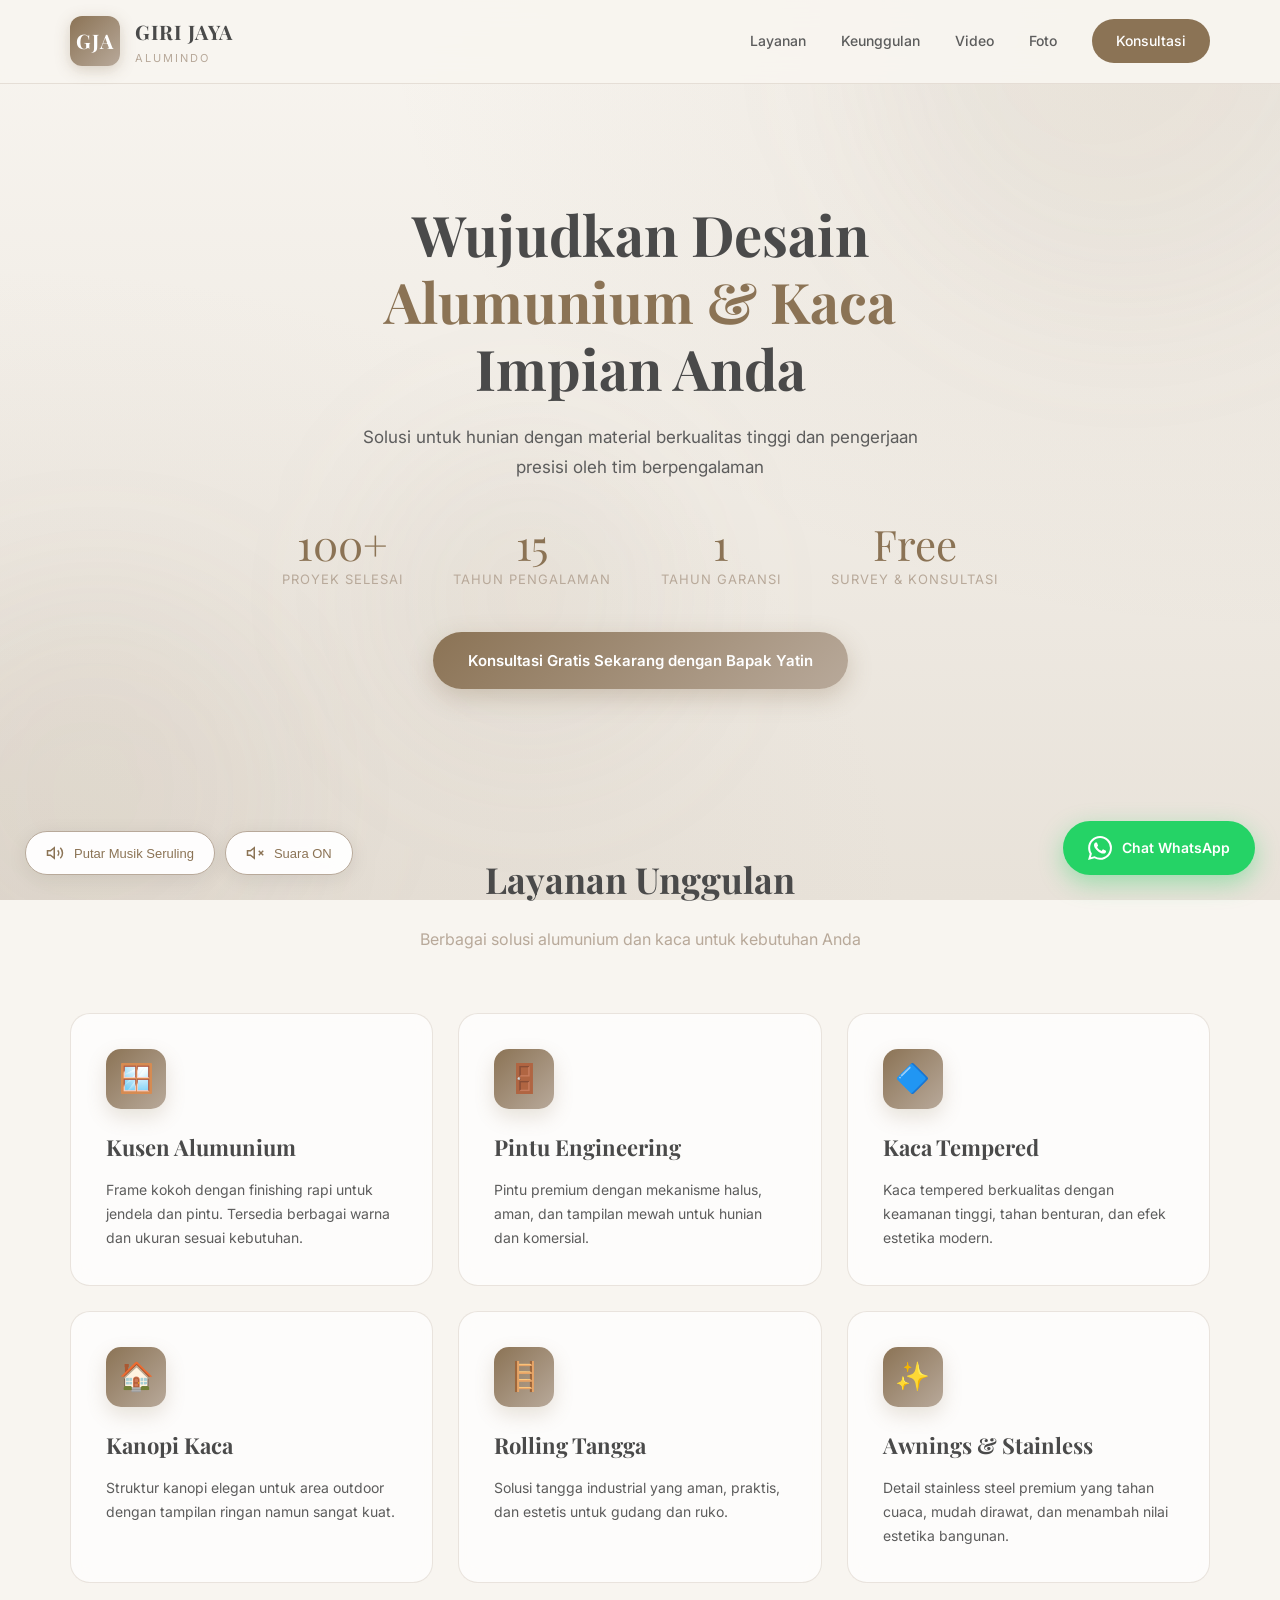
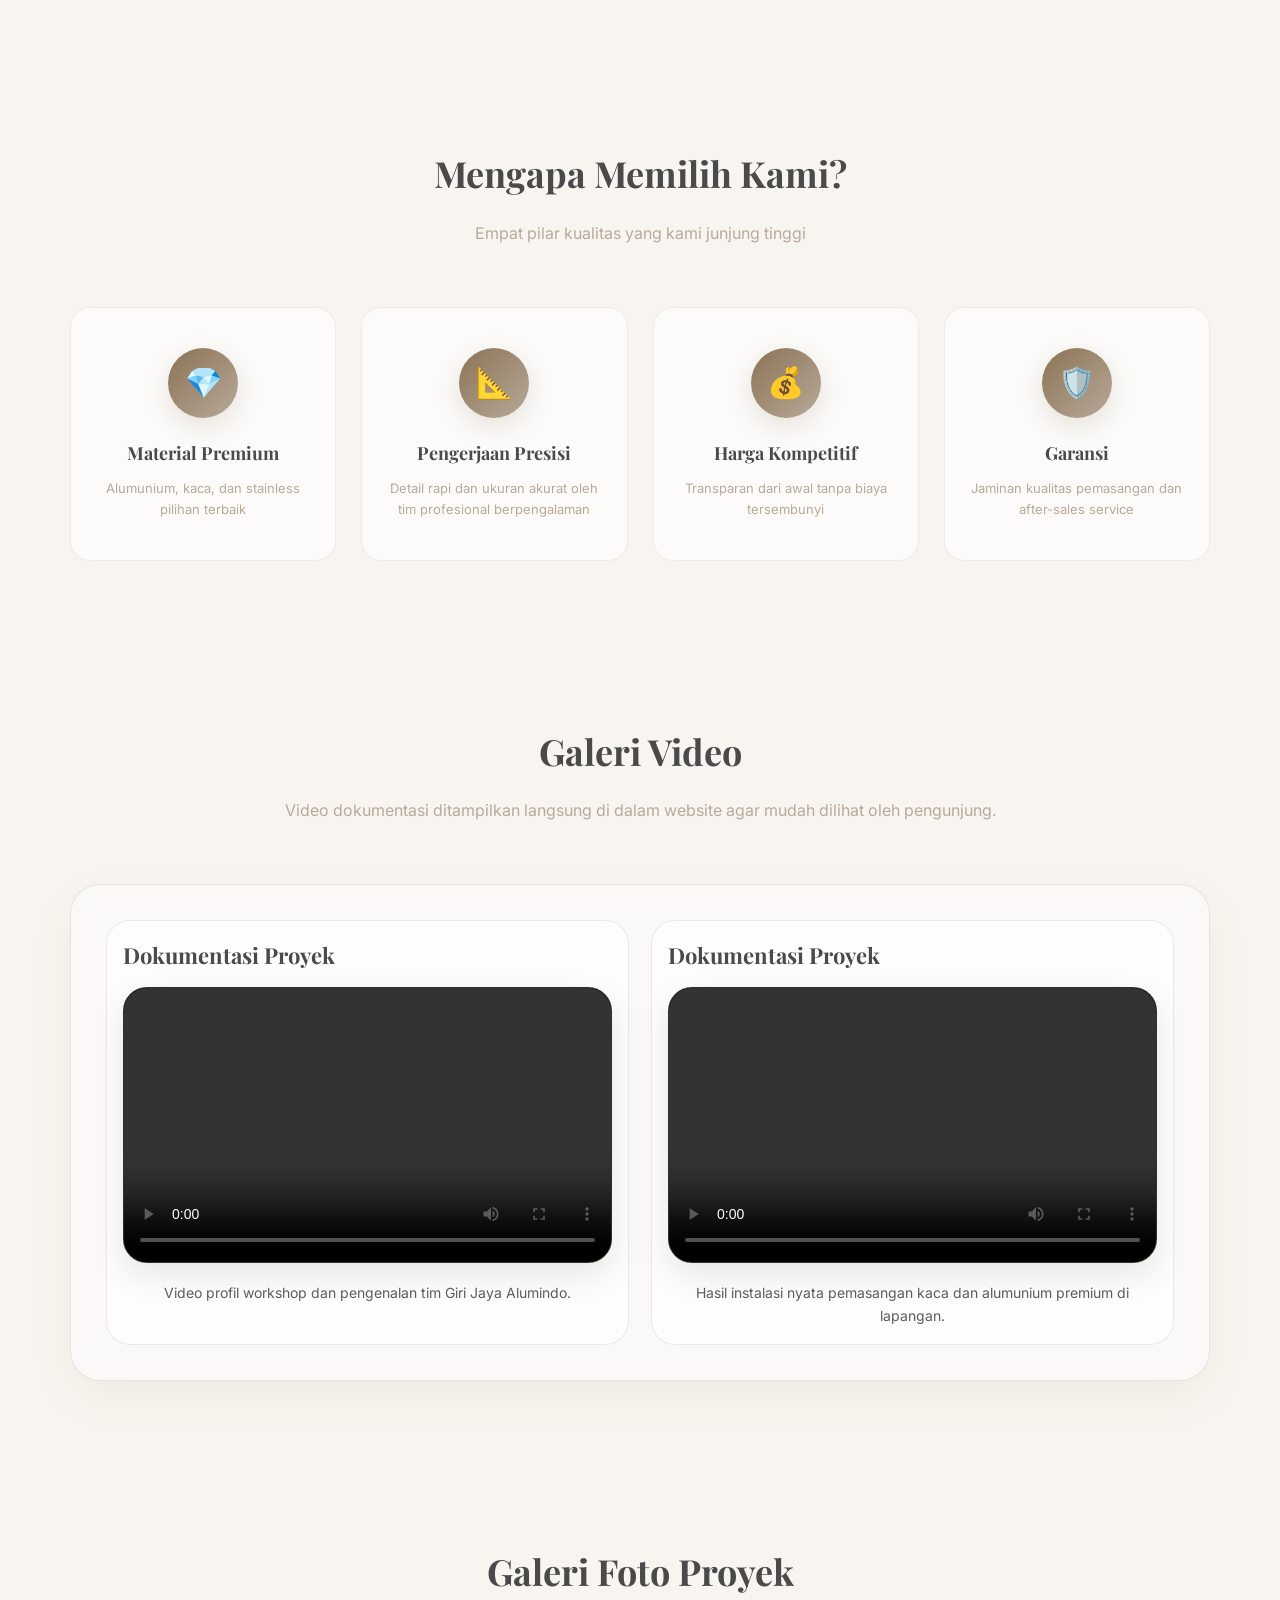
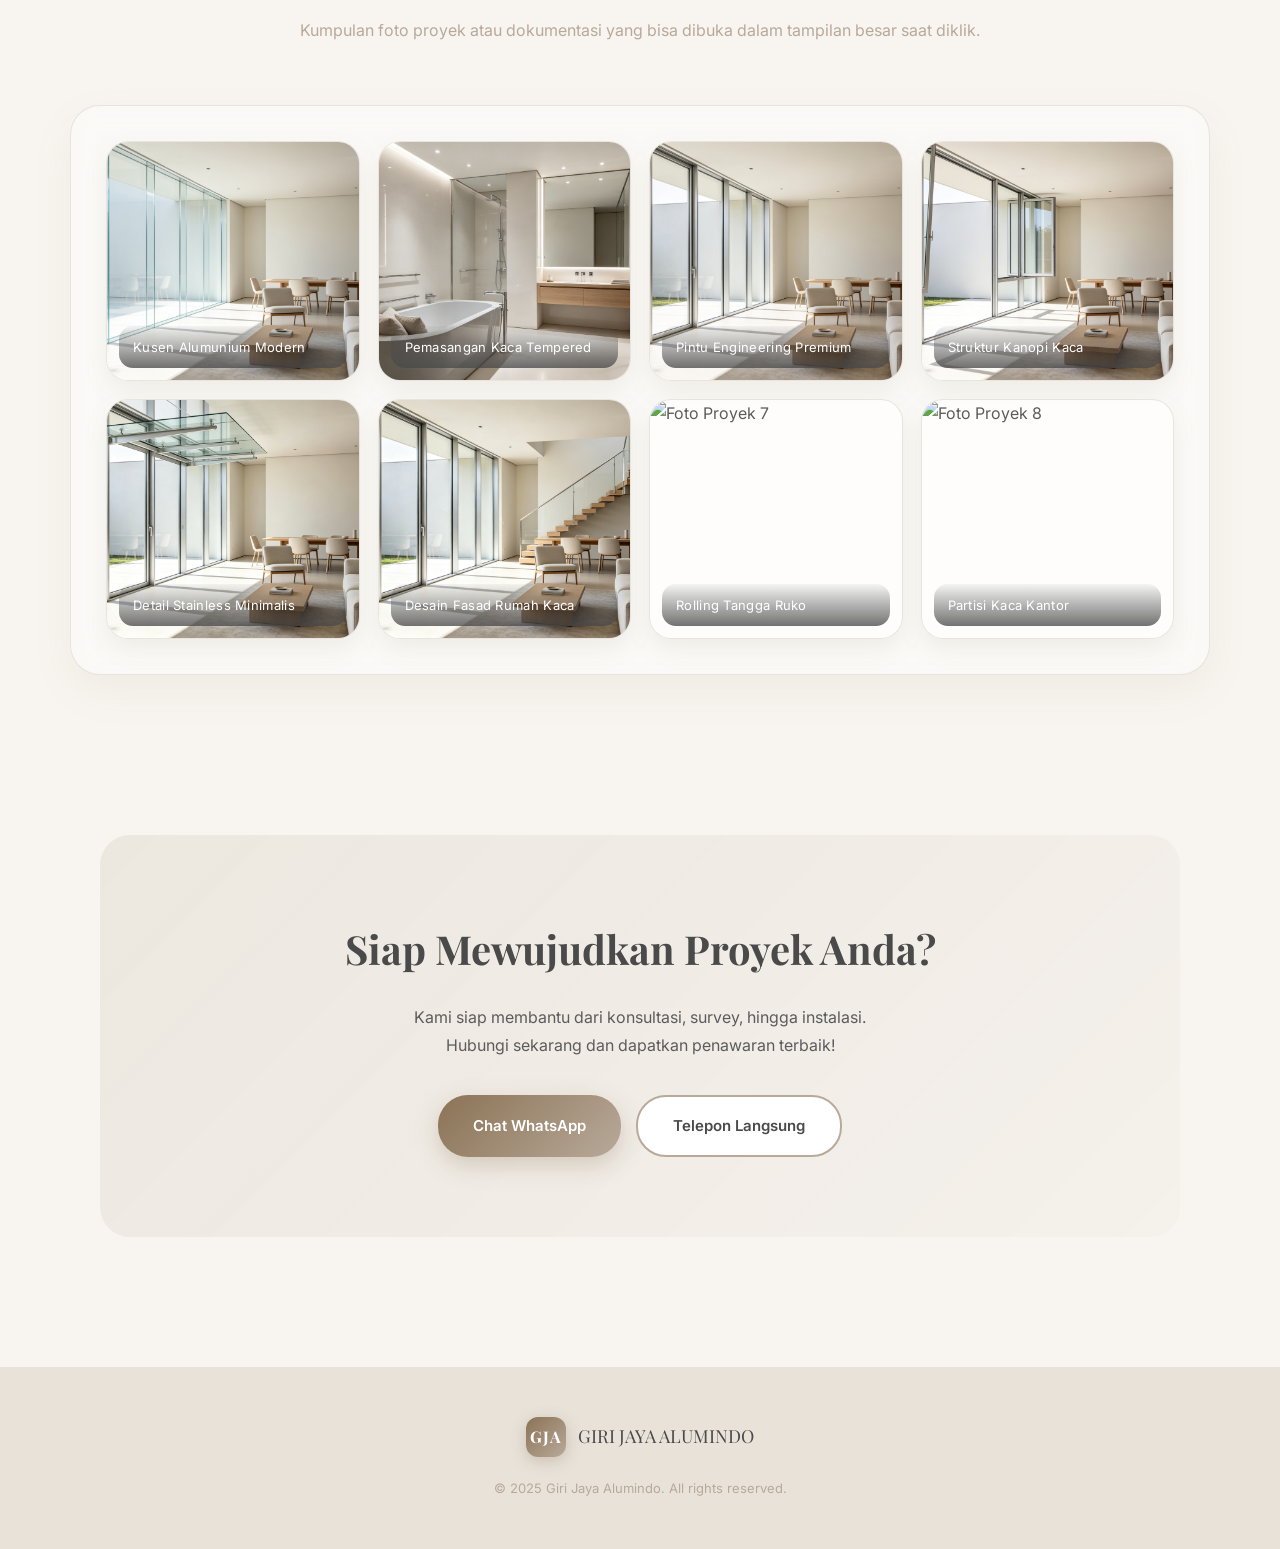
==== commit 4dfddd0c: "Update index.html" ====
--- a/index.html
+++ b/index.html
@@ -892,7 +892,7 @@
             <div class="media-section">
                 <div class="video-grid">
                     <div class="video-card-item">
-                        <h3 class="video-title">Profil Perusahaan</h3>
+                        <h3 class="video-title">Dokumentasi Proyek</h3>
                         <div class="video-shell">
                             <video controls preload="metadata">
                                 <source src="./Perkenalan Dola (2).mp4" type="video/mp4">
@@ -1116,4 +1116,4 @@
         });
     </script>
 </body>
-</html>+</html>
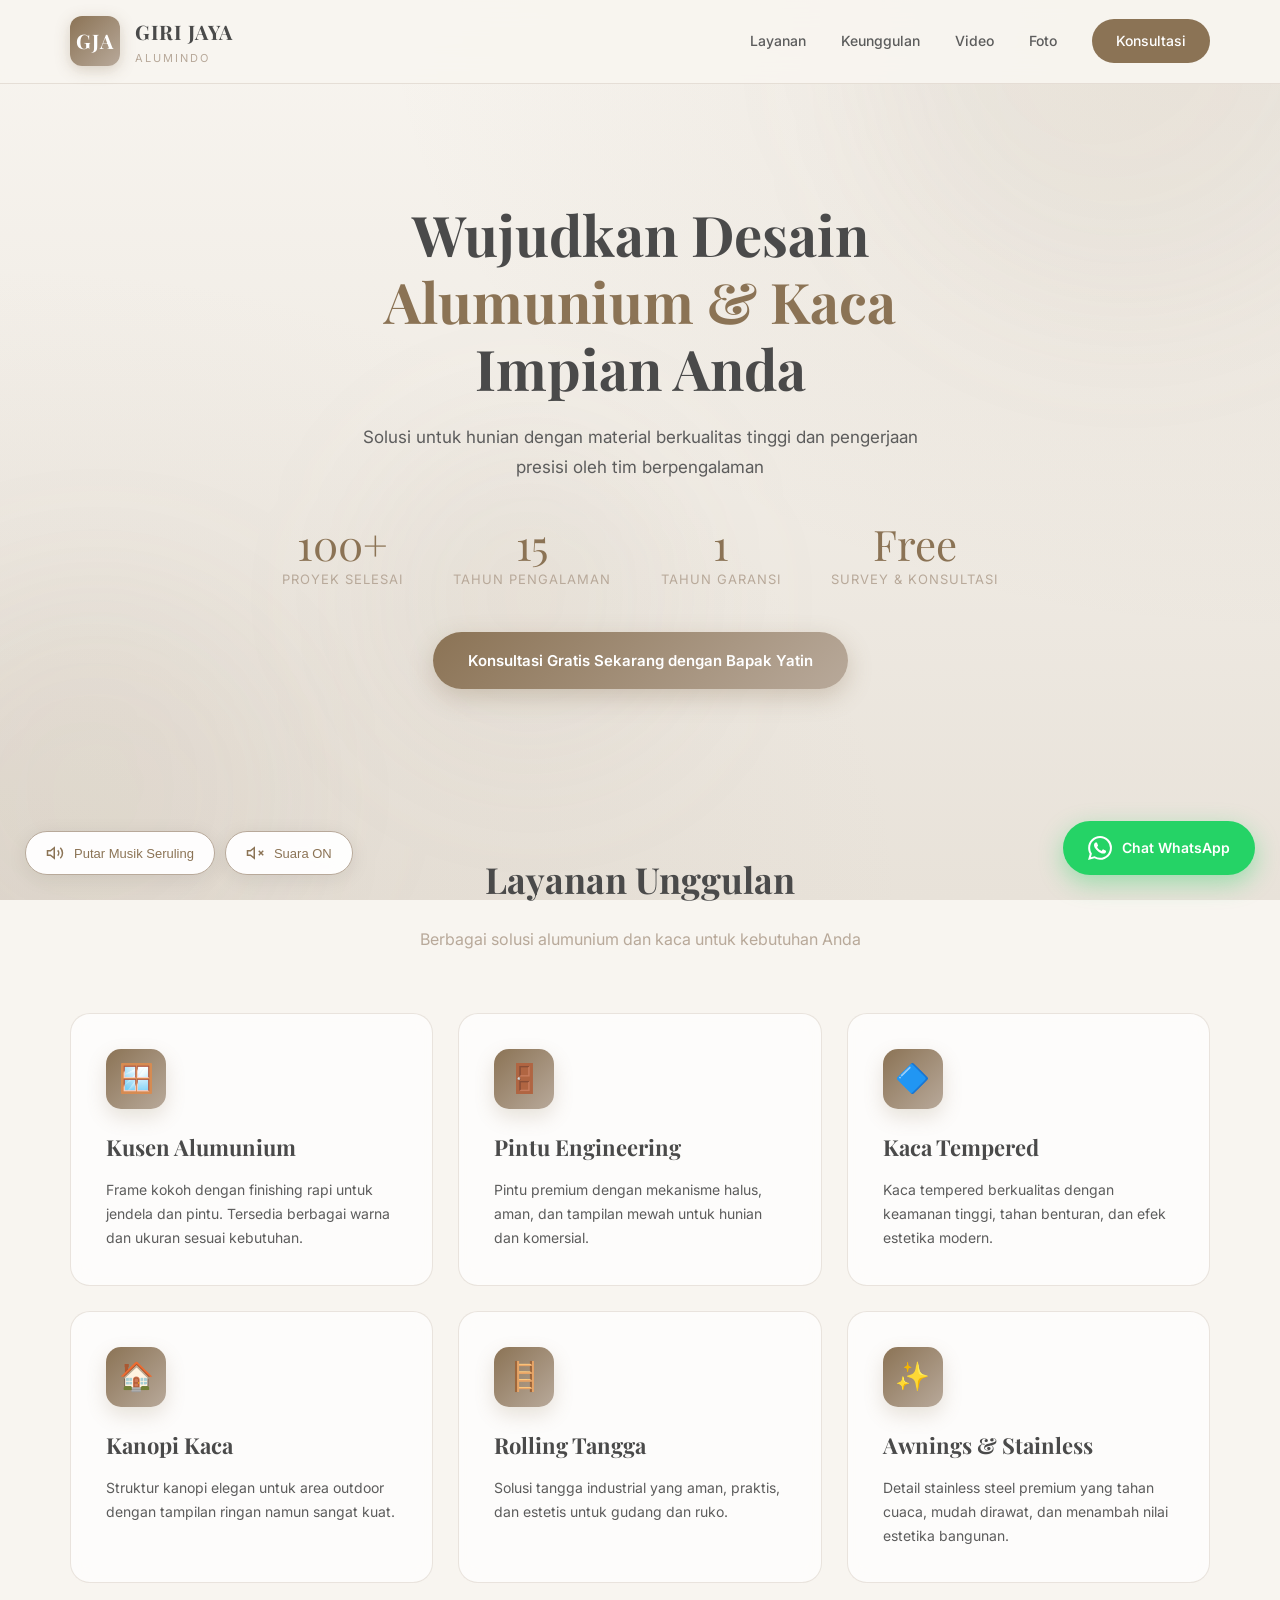
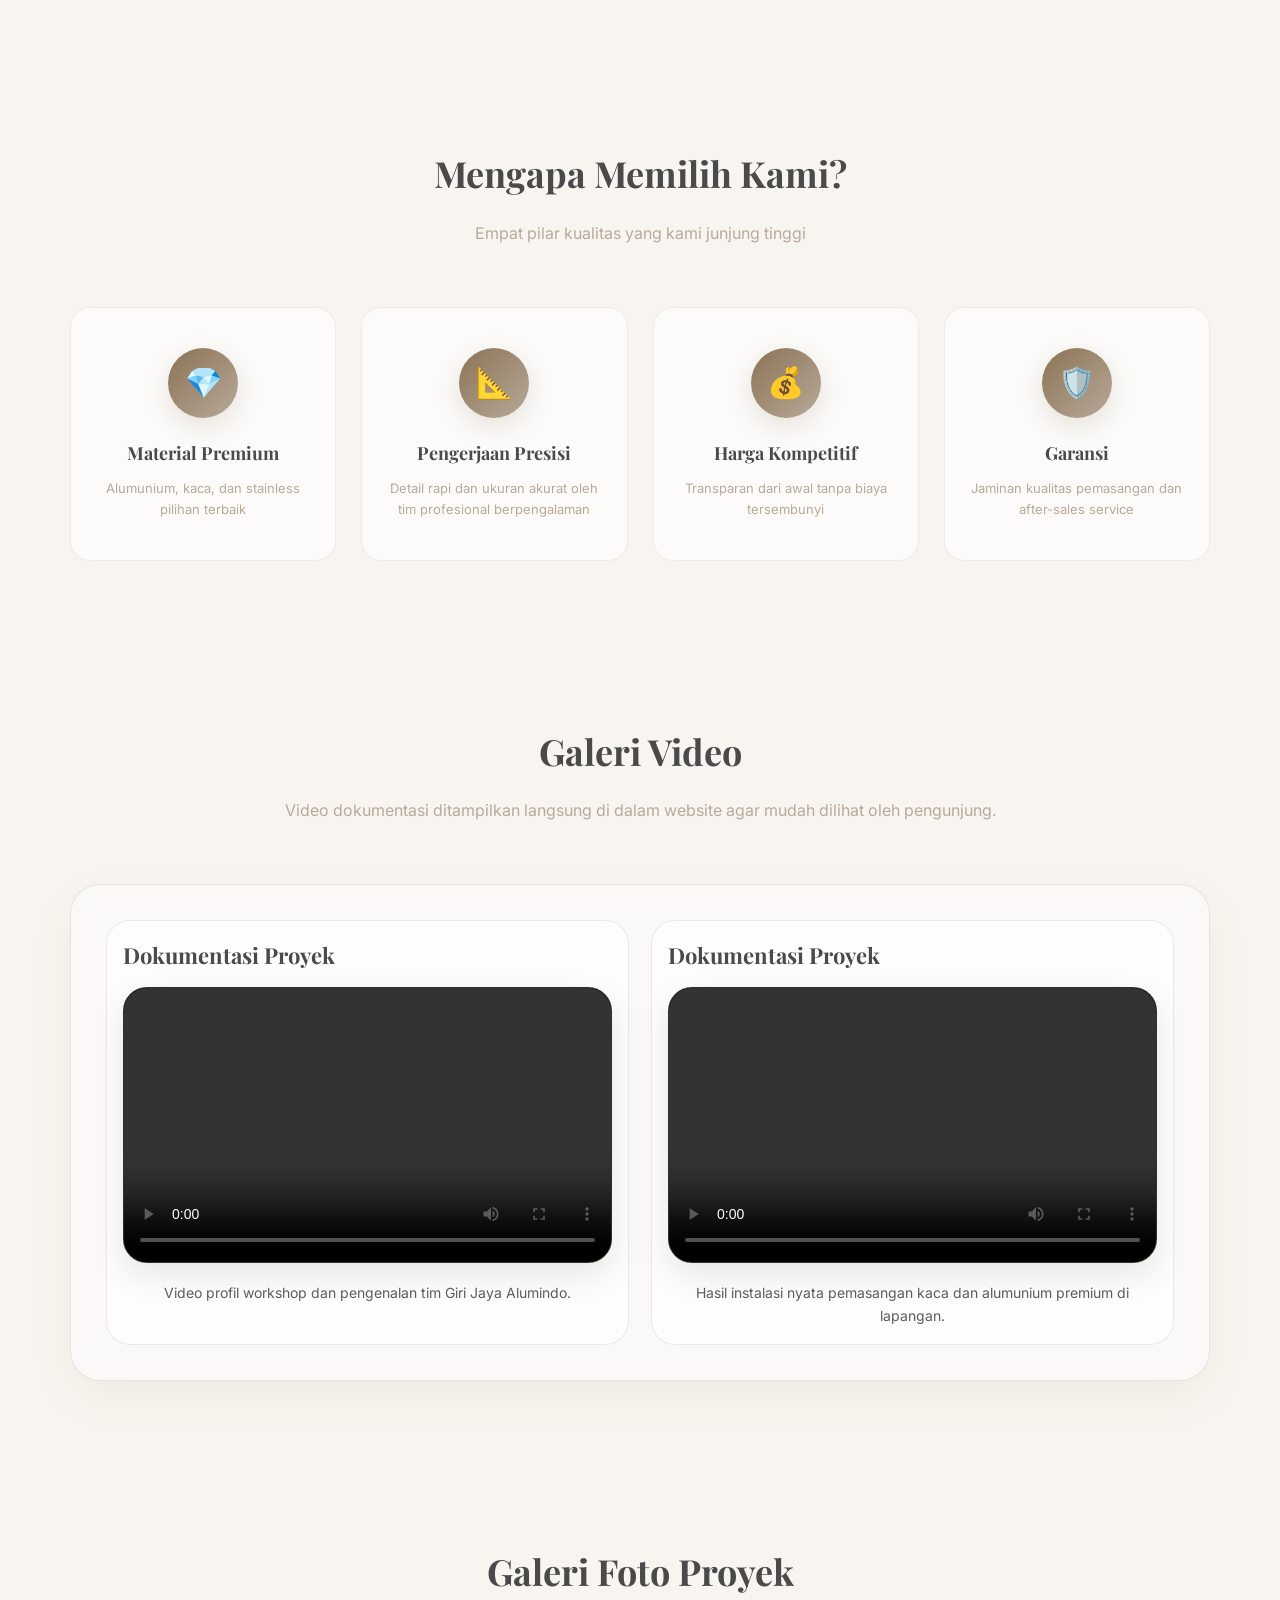
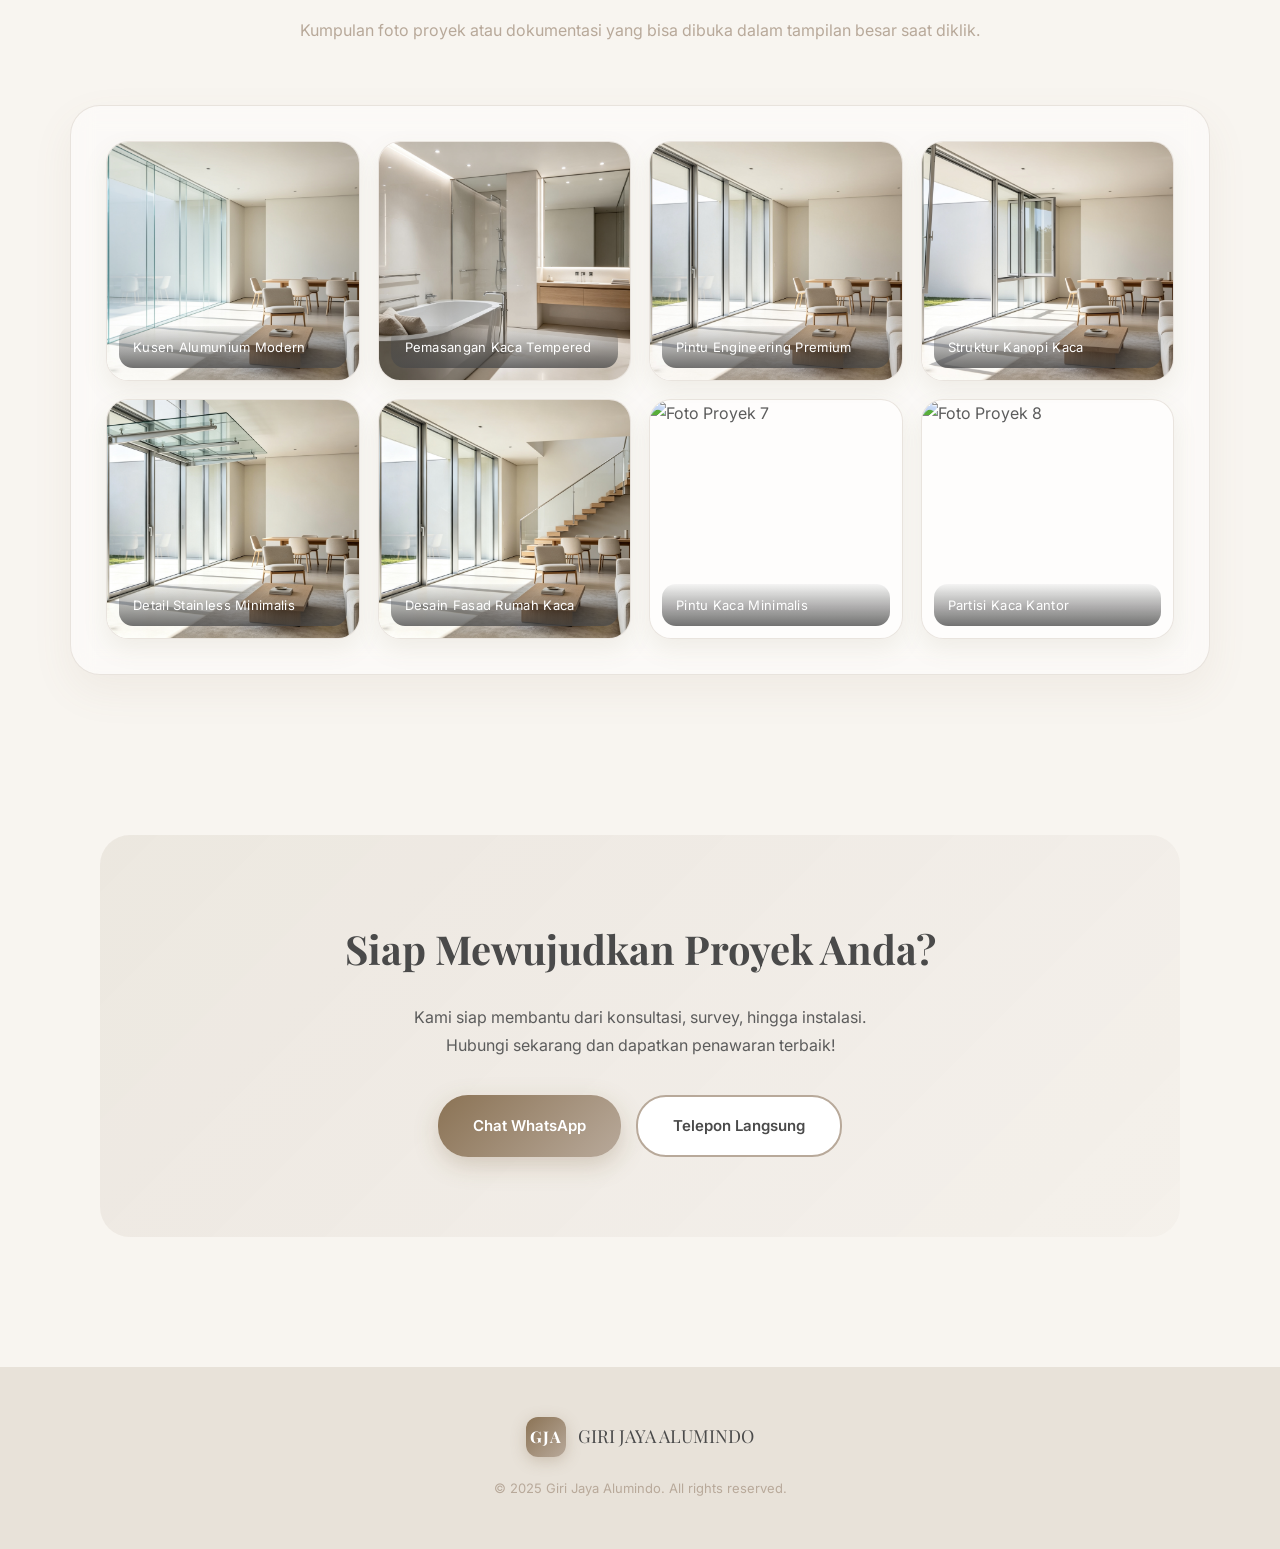
==== commit a23be0fc: "Update index.html" ====
--- a/index.html
+++ b/index.html
@@ -942,7 +942,7 @@
                     <figure class="gallery-item" data-title="Desain Fasad Rumah Kaca" data-full="./foto-saya-6.png">
                         <img src="./foto-saya-6.png" alt="Foto Proyek 6">
                     </figure>
-                    <figure class="gallery-item" data-title="Rolling Tangga Ruko" data-full="./foto-saya-7.png">
+                    <figure class="gallery-item" data-title="Pintu Kaca Minimalis" data-full="./foto-saya-7.png">
                         <img src="./foto-saya-7.png" alt="Foto Proyek 7">
                     </figure>
                     <figure class="gallery-item" data-title="Partisi Kaca Kantor" data-full="./foto-saya-8.png">
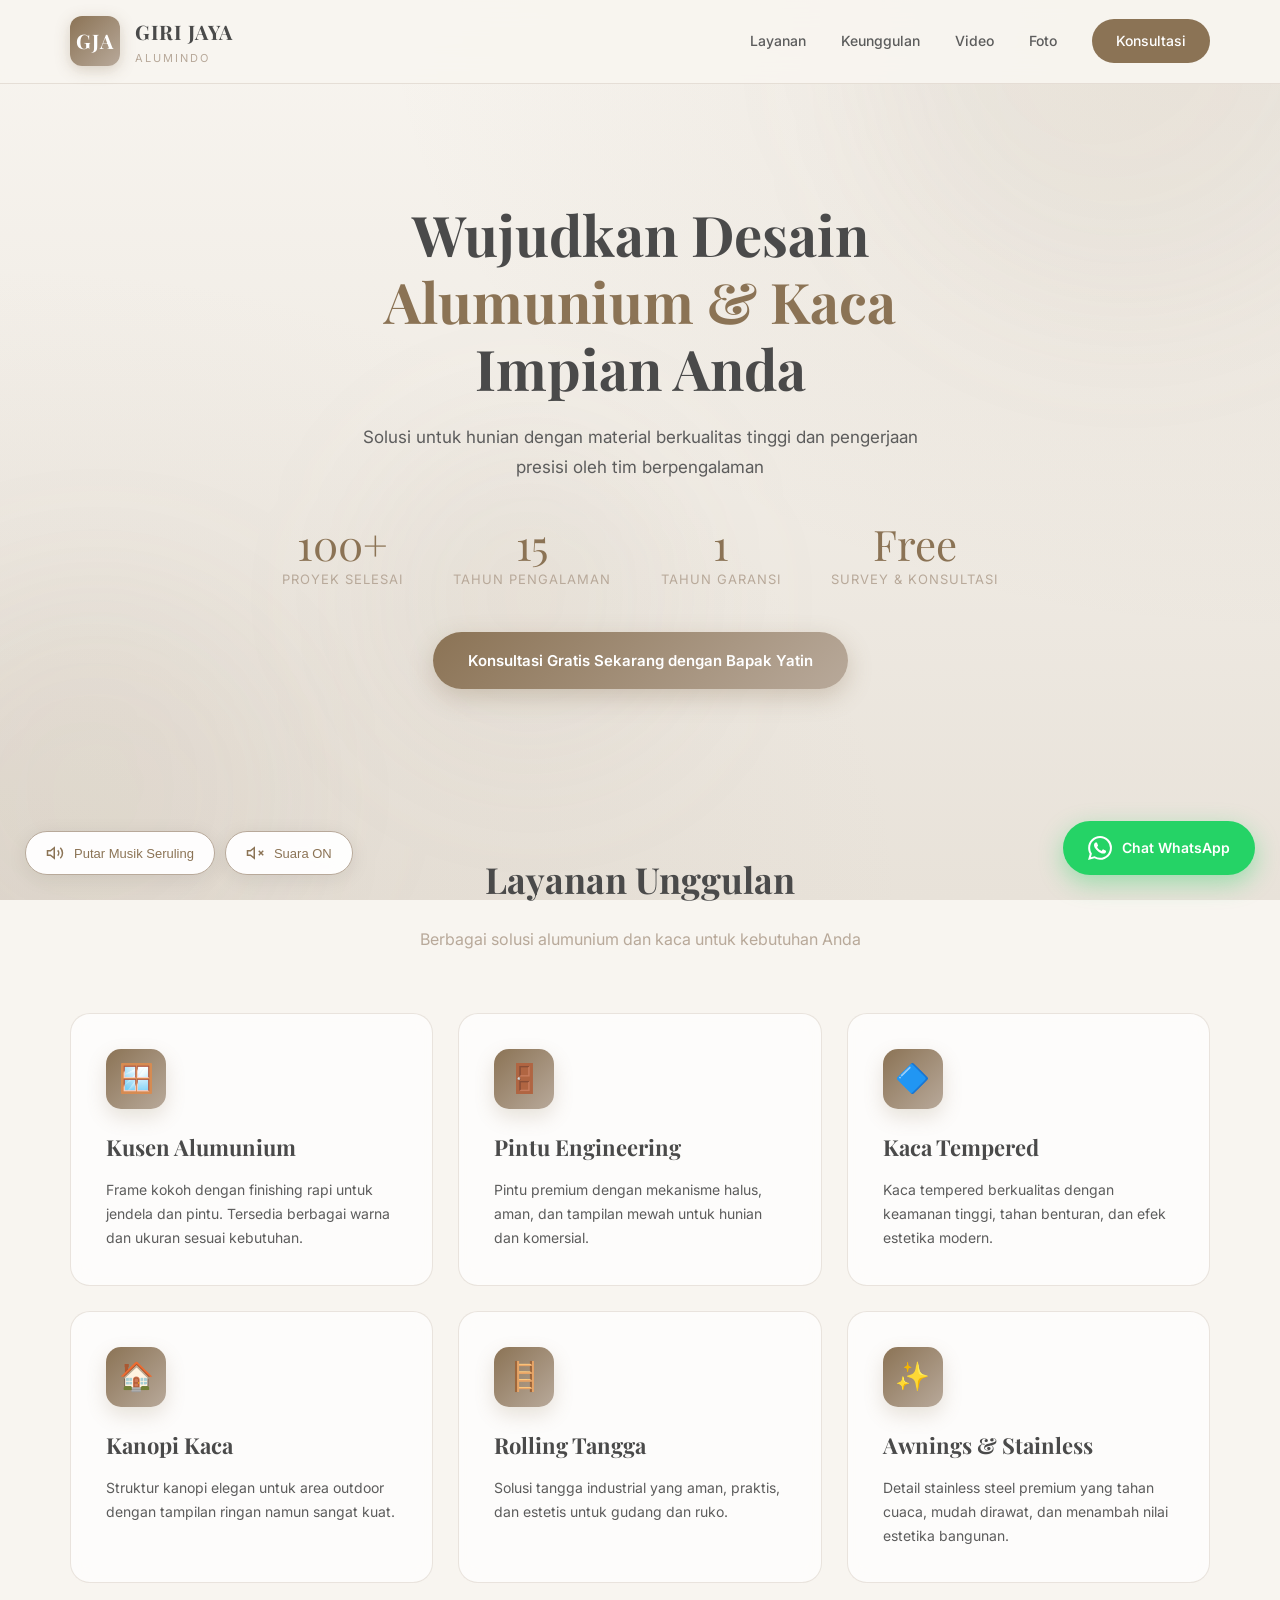
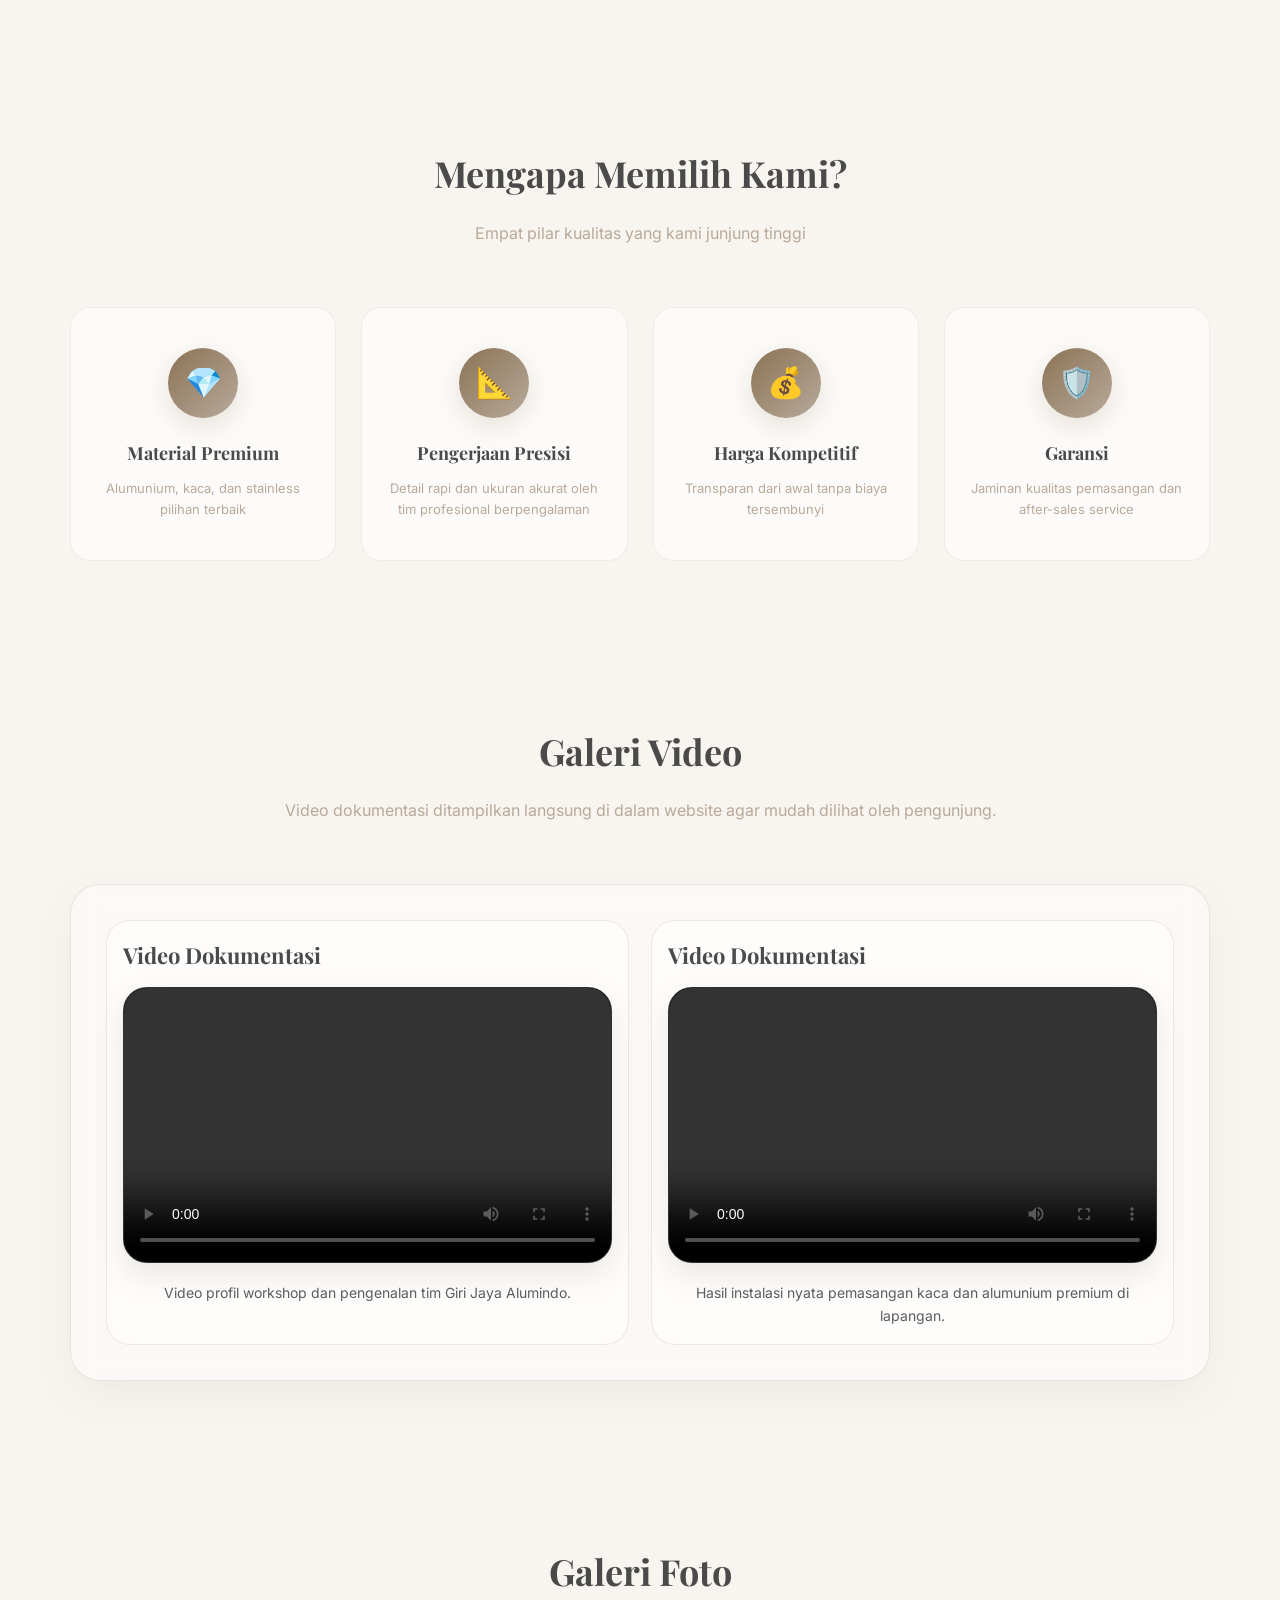
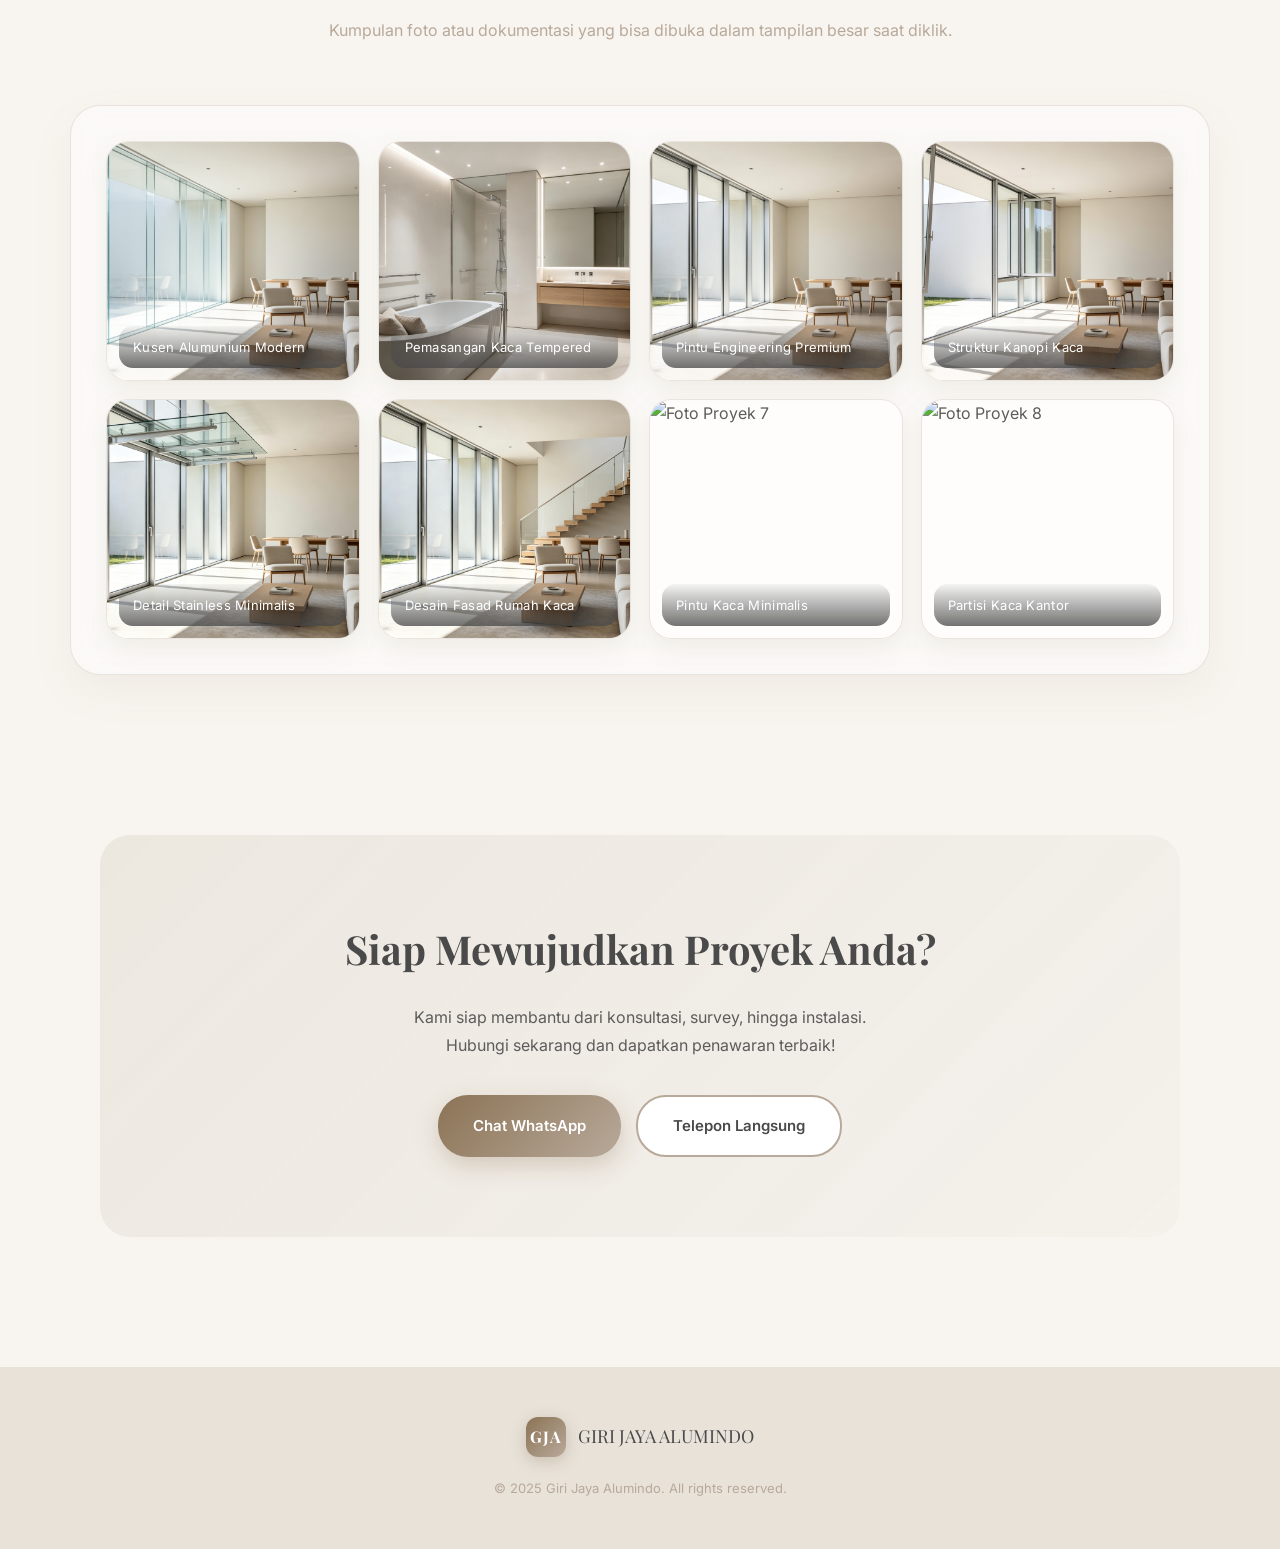
==== commit 17916788: "Update index.html" ====
--- a/index.html
+++ b/index.html
@@ -892,7 +892,7 @@
             <div class="media-section">
                 <div class="video-grid">
                     <div class="video-card-item">
-                        <h3 class="video-title">Dokumentasi Proyek</h3>
+                        <h3 class="video-title">Video Dokumentasi</h3>
                         <div class="video-shell">
                             <video controls preload="metadata">
                                 <source src="./Perkenalan Dola (2).mp4" type="video/mp4">
@@ -903,7 +903,7 @@
                     </div>
 
                     <div class="video-card-item">
-                        <h3 class="video-title">Dokumentasi Proyek</h3>
+                        <h3 class="video-title">Video Dokumentasi</h3>
                         <div class="video-shell">
                             <video controls preload="metadata">
                                 <source src="./Perkenalan Dola (3).mp4" type="video/mp4">
@@ -919,8 +919,8 @@
         <!-- Galeri Foto -->
         <section id="foto-galeri">
             <div class="section-header">
-                <h2>Galeri Foto Proyek</h2>
-                <p>Kumpulan foto proyek atau dokumentasi yang bisa dibuka dalam tampilan besar saat diklik.</p>
+                <h2>Galeri Foto </h2>
+                <p>Kumpulan foto atau dokumentasi yang bisa dibuka dalam tampilan besar saat diklik.</p>
             </div>
             <div class="media-section">
                 <div class="gallery-grid">
